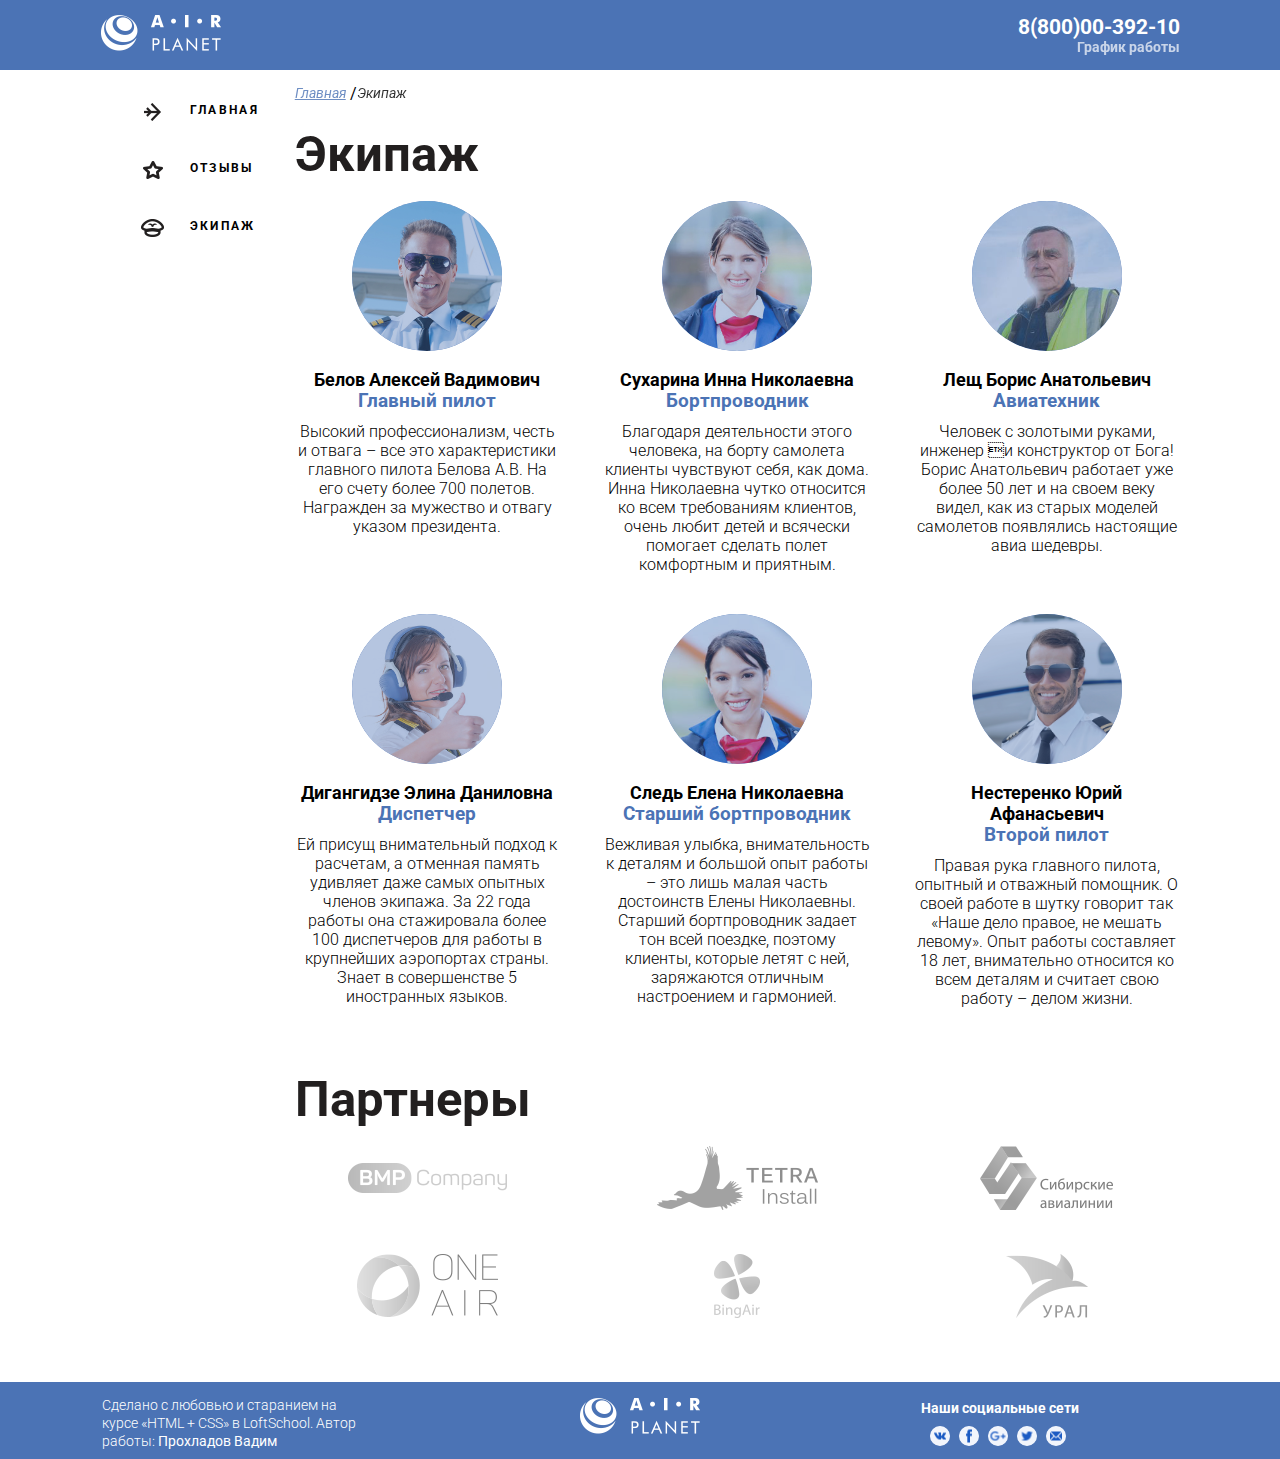
==== about.html @ 92e8c5e0 "add new page" ====
<!DOCTYPE html>
<html lang="en">
<head>
    <meta charset="UTF-8">
    <meta name="viewport" content="width=device-width, initial-scale=1.0">
    <meta http-equiv="X-UA-Compatible" content="ie=edge">
    <link href="https://fonts.googleapis.com/css?family=Roboto:300,400,700" rel="stylesheet"> 
    <link rel="stylesheet" href="style.css">
    <title>team page</title>
</head>
<body>
    <div class="wrapper">
        <header class="header">
            <div class="container header__container">
                <a href="#" class="logo">
                <img class ="logo__picture" src="./img/logo_header.png" alt="">
                </a>
                <div class="main-contacts">
                <a href="tel: +78000039210" class="main-contacts__phone"> 8(800)00-392-10</a>
                <div class = "main-contacts__text"> График работы </div>
               </div>
           </div>
        </header>
        <main class ="maincontent ">
            <div class="container maincontent__container">
            <aside class="sidebar">
                    <ul class="nav">
                        <li class="nav__item nav__item--active">
                            <a href="./index.html" class="nav__link">
                            <div class="nav__icon nav__icon--direction">
                            </div>
                            <div class="nav__title">
                                Главная
                            </div>
                        </a>
                        </li>
                        <li class="nav__item nav__item--active">
                            <a href="./feeds.html" class="nav__link">
                            <div class="nav__icon nav__icon--feed">
                            </div>
                            <div class= "nav__title">
                                 Отзывы
                                </div>
                        </a>  
                        </li>
                        <li class="nav__item nav__item--active">
                            <a href="#" class="nav__link">
                            <div class="nav__icon nav__icon--plain">
                            </div>
                            <div class="nav__title">
                                Экипаж
                            </div>
                        </a>
                            
                        </li>
                    </ul>
                </aside>
            <div class="page-content">
                <ul class="breadcrumbs">
                    <li class="breadcrumbs__item">
                      <a href="#" class="breadcrumbs__link">Главная</a>
                    </li>
                    <li class="breadcrumbs__item--active">
                      <a href="#" class="breadcrumbs__link">Экипаж</a>
                    </li>
                </ul>
                <h1 class="title"> Экипаж </h1>
                <div class = "team">
                        <ul class="team__list">
                                <li class="team__list-item">
                                    <div class="team__list-avatar">
                                            
                                        <img src="./img/alex.jpg" class="team__list-img" alt=""> 
                                        <div class="avatar__name"> Алексей
                                        </div>
                                   </div>
                                        
                                         <h3 class="team__list-name"> Белов Алексей Вадимович

                                         </h3>
                                         <h3 class="team__list-subtitle"> Главный пилот
                                         </h3>

                                        <div class="team__list-desc"> Высокий профессионализм, честь и отвага – все это характеристики главного пилота Белова А.В. На его счету более 700 полетов. Награжден за мужество и отвагу указом президента.
                                        </div>
                                </li>
                                <li class="team__list-item">
                                    <div class="team__list-avatar">
                                        <img src="./img/inna.jpg" class="team__list-img" alt=""> 
                                   </div>
                                        <div class="avatar__name">
                                        </div>

                                         <h3 class="team__list-name"> Сухарина Инна Николаевна
                                         </h3>
                                         <h3 class="team__list-subtitle"> Бортпроводник
                                         </h3>

                                        <div class="team__list-desc"> Благодаря деятельности этого человека, на борту самолета клиенты чувствуют себя, как дома. Инна Николаевна чутко относится ко всем требованиям клиентов, очень любит детей и всячески помогает сделать полет комфортным и приятным.
                                        </div>
                                </li>
                                <li class="team__list-item">
                                    <div class="team__list-avatar">
                                        <img src="./img/boris.jpg" class="team__list-img" alt=""> 
                                   </div>
                                        <div class="avatar__name">
                                        </div>

                                         <h3 class="team__list-name"> Лещ Борис Анатольевич

                                         </h3>
                                         <h3 class="team__list-subtitle"> Авиатехник
                                         </h3>

                                        <div class="team__list-desc">Человек с золотыми руками, инженер и конструктор от Бога! Борис Анатольевич работает уже более 50 лет и на своем веку видел, как из старых моделей самолетов появлялись настоящие авиа шедевры.
                                        </div>
                                </li>
                                <li class="team__list-item">
                                    <div class="team__list-avatar">
                                        <img src="./img/elina.jpg" class="team__list-img" alt=""> 
                                   </div>
                                        <div class="avatar__name">
                                        </div>

                                         <h3 class="team__list-name"> Дигангидзе Элина Даниловна
                                            

                                         </h3>
                                         <h3 class="team__list-subtitle">Диспетчер
                                         </h3>

                                        <div class="team__list-desc"> Ей присущ внимательный подход к расчетам, а отменная память удивляет даже самых опытных членов экипажа. За 22 года работы она стажировала более 100 диспетчеров для работы в крупнейших аэропортах страны.  Знает в совершенстве 5 иностранных языков.
                                        </div>
                                </li>
                                <li class="team__list-item">
                                    <div class="team__list-avatar">
                                        <img src="./img/elena.jpg" class="team__list-img" alt=""> 
                                   </div>
                                        <div class="avatar__name">
                                        </div>

                                         <h3 class="team__list-name"> Следь Елена Николаевна

                                         </h3>
                                         <h3 class="team__list-subtitle"> Старший бортпроводник
                                         </h3>

                                        <div class="team__list-desc"> Вежливая улыбка, внимательность к деталям и большой опыт работы – это лишь малая часть достоинств Елены Николаевны. Старший бортпроводник задает тон всей поездке, поэтому клиенты, которые летят с ней, заряжаются отличным настроением и гармонией.
                                        </div>
                                </li>
                                <li class="team__list-item">
                                    <div class="team__list-avatar">
                                        <img src="./img/yurij.jpg" class="team__list-img" alt=""> 
                                   </div>
                                        <div class="avatar__name">
                                        </div>

                                         <h3 class="team__list-name"> Нестеренко Юрий Афанасьевич

                                         </h3>
                                         <h3 class="team__list-subtitle"> Второй пилот
                                         </h3>

                                        <div class="team__list-desc"> Правая рука главного пилота, опытный и отважный помощник. О своей работе в шутку говорит так «Наше дело правое, не мешать левому». Опыт работы составляет 18 лет, внимательно относится ко всем деталям и считает свою работу – делом жизни. 
                                        </div>
                                </li>          
                        </ul>
                    </div>
                    <div class="partners">
                        <h1 class="title"> Партнеры </h1>
                        <ul class="partners__list">
                            <li class="partners__list-pics">
                                <div class="partners__list-img">
                                    <img src="./img/bmp.png" class="partners__symbol" alt="">
                               </div>
                           </li>
                           <li class="partners__list-pics">
                                <div class="partners__list-img">
                                    <img src="./img/tetra.png" class="partners__symbol" alt="">
                               </div>
                           </li>
                           <li class="partners__list-pics">
                                <div class="partners__list-img">
                                    <img src="./img/sibav.png" class="partners__symbol" alt="">
                               </div>
                           </li>
                           <li class="partners__list-pics">
                                <div class="partners__list-img">
                                    <img src="./img/oneair.png" class="partners__symbol" alt="">
                               </div>
                           </li>
                           <li class="partners__list-pics">
                                <div class="partners__list-img">
                                    <img src="./img/bingair.png" class="partners__symbol" alt="">
                               </div>
                           </li>
                           <li class="partners__list-pics">
                                <div class="partners__list-img">
                                    <img src="./img/ural.png" class="partners__symbol" alt="">
                               </div>
                           </li>
                        </ul> 
                </div>

                

            </div>
            </div>
        </div>
    </main>
        <footer class="footer">
            <div class="container footer__container">
            <div class="author">
                <p class="author__text">Сделано с любовью и старанием
                        на курсе «HTML + CSS» в LoftSchool.
                        Автор работы: <strong> Прохладов Вадим </strong> </p>
            </div>
            <div class="logo__footer">
            <a href="#" class="logo__footer-link">
            <img class ="logo__footer-pic" src="./img/logo_header.png" alt="">
            </a>
            </div>
            
            <div class="sosials">
                <p>Наши социальные сети</p>
                <ul class="sosials__list">
                    <li class="sosials__list-item">
                        <a href="#" class="sosials__link sosials__vk-link">
                            <img src="./img/vk1.png" class="sosials__icon sosials_vk-icon" alt="">
                        </a>
                    </li>
                    <li class="sosials__list-item">
                        <a href="#" class="sosials__link sosials__fb-link">
                            <img src="./img/fb1.png" class="sosials__icon sosials__fb-icon" alt="">
                        </a>
                    </li>
                    <li class="sosials__list-item">
                        <a href="#" class="sosials__link sosials__google-link">
                            <img src="./img/google1.png" class="sosials__icon sosials__google-icon" alt="">
                        </a>
                    </li>
                    <li class="sosials__list-item">
                        <a href="#" class="sosials__link sosials__twitt-link">
                            <img src="./img/twitter1.png" class="sosials__icon sosials__twitt-icon" alt="tweetter">
                        </a>
                    </li>
                    <li class=" sosials__list-item">
                        <a href="#" class="sosials__link sosials__tele-link">
                            <img src="./img/mail.png" class="sosials__icon sosials__tele-icon" alt="">
                        </a>
                    </li>
                </ul>
            </div>
        </div>
        </footer>
        
    </div>
</body>
</html>
---- style.css ----
body {
    margin: 0;
    font-family: "Roboto", Arial, Helvetica, sans-serif;
    line-height: 1,42;
    -webkit-font-smoothing: antialiased;
    -moz-osx-font-smoothing: grayscale;

}

ul {
    padding: 0;
    margin: 0;
}

ul li {
    list-style: none;
}

img {
    max-width: 100%;
    max-height: 100%;
}
.container {
    width: 1079px;
    margin: 0 auto;
}

.header {
    background: #4b73b5;
    color: #fff;
    margin-bottom: 13px;
}


.header__container {
    position: relative;
    display: flex;
    align-items: center;
    justify-content: space-between;
    padding-top: 15px;
    padding-bottom: 15px;
    
}
.logo {
   display: inline-block;
   
}

.main-contacts {
    
    text-align: right;
  }

.main-contacts__phone {
    font-size: 21px;
    font-weight: 700;
    color: inherit;
    text-decoration: none;

}
.main-contacts__text {
    font-size: 14px;
    font-weight: bold;
    opacity: .7;
    color: #fff

}

.page-content {
    width: 82%;
}

.sidebar {
    width: 15%;
}
.maincontent__container {
    display: flex;
    justify-content: space-between;

}




.preview {
    position: relative;
}


.nav__icon,
.nav__title {
    display: inline-block;
    vertical-align: middle;
   
}
.nav__icon {
	vertical-align: middle;
	padding-top: 40px;
	margin-right: 20px;
	
}


.nav__link {
    text-decoration: none;
}

.nav__link {
    font-size: 19px;
    text-decoration: none;
    display: inline-block;
    vertical-align: middle;
    transition: color 0.4s ease;
   
}

.nav__link:before {
  content: '';
  background-position: center center;
  display: inline-block;
  height: 20px;
  margin-right: 15px;
  vertical-align: middle;
  width: 20px;
  transition: background-image 0.4s ease;
}
.nav__icon {
    width: 24px;
    height: 18px;
    background: center center no-repeat;
}
 .nav__icon--direction {
     background-image: url('./img/main_icon.png');
 }

 .nav__icon--feed {
     background-image: url('./img/feed_icon.png');
 }
.nav__icon--plain {
    background-image: url('./img/team_icon.png');
}

.nav__link:hover .nav__icon--direction {
    background-image: url('./img/main_icon1.png');
}

.nav__link:hover .nav__icon--feed {
    background-image: url('./img/feed_icon1.png');
}

.nav__link:hover .nav__icon--plain {
    background-image: url('./img/team_icon1.png');
}

.nav__item--active .nav__icon--direction {
    background-image: url('./img/main_icon1.png');
  }
  
  .nav__item--active .nav__icon--feed {
    background-image: url('./img/feed_icon1.png');
  }
  
  .nav__item--active .nav__icon--plain {
    background-image: url('./img/team_icon1.png');
  }

.nav__link:hover .nav__title {
    color: #212121;
}

.nav__item--active .nav__title {
    color:black;
}

.nav__title {

color:  #4b73b5;
font-family: Roboto;
font-size: 12px;
font-weight: 700;
line-height: 54px;
text-transform: uppercase;
letter-spacing: 2.4px;
}

.nav__icon, .nav__title{
display: inline-block;
vertical-align: top;
}

.title {
color: #221f1f;
font-family: Roboto;
font-size: 49px;
font-weight: 700;
line-height: 38px;
margin-bottom: 27px;
}


.benefits__item {
    display: inline-block;  
}

.benefits__price {
    display: inline-block;
    vertical-align: middle;
    padding-top: 40px
    
}

.benefits__item {
    width: 250px;
    height: 456px;
    border-radius: 5px;
    border-radius: 5px;
    border: 1px solid#fff
}



.benefits__item {
width: 250px;
height: 456px;
color: #221f1f;
font-family: Roboto;
font-size: 18px;
font-weight: 300;
line-height: 30px;
text-align: center;
padding: 20px;
}

.benefits__subtitle-standart,
.benefits__subtitle-premium,
 .benefits__subtitle-lux {
    color: #212121;
    font-family: Roboto;
    font-size: 11px;
    font-weight: 700;
    line-height: 51.38px;
    text-transform: uppercase;
    letter-spacing: 2.88px;
    margin-bottom: 28px;   
}


.benefits__features {
color: #212121;
font-family: Roboto;
font-size: 54px;
font-weight: 400;
display: inline-block;
}

.benefits__pics {
	background: #4b73b5;
	width: 70px;
    height: 70px;
	overflow: hidden;
    border-radius: 50%;
	text-align: center;
	display: inline-block;
    vertical-align: middle;
    position: relative;
}

.benefits__img {
    position:absolute;
    top: 50%;
    left: 50%;
    transform: translate(-50%, -50%)
}

.benefits__item:hover {
	border-radius: 5px;
    border: 1px solid #e8e9ed;
}

.benefits__list {
	list-style-type: disc;
	list-style-position: inside;
	text-align: left;
}

.benefits__desc-items li {
	list-style-type: disc;
	list-style-position: inside;
	text-align: left
}

.benefits__lux-items li {
	list-style-type: disc;
	list-style-position: inside;
	text-align: left
}




.news__pics-avatar {
    width: 150px;
    height: 150px;
    overflow: hidden;
    border-radius: 50%;
    margin-right: 20px
}


.news__pics-avatar, .news__desc{
	display: inline-block;
}
.news__desc{
	width: 640px;
   height: 165px;
}



.news__pics, .news__items {
    display: inline-block;
}
.news__items {
    border-bottom: 1px solid #f5f5f5;
    padding-top: 20px
	
}

.news__items:last-child {
	border-bottom: none
}

.pagination {    
	width: 100%;    
	text-align: center;
}

.pagination__pages-item {
	display: inline-block;
}
.pagination__display {    
	display: inline-block;    
	vertical-align: middle;
}
.pagination__controlls {   
	display: inline-block;    
	vertical-align: middle;
}

.paginations__pages {    
	display: inline-block;    
	vertical-align: middle;
}

.pagination__link, 
.pagination__prev, 
.pagination__next {
	text-decoration: none
}
.pagination__link:hover {
	background: #4b73b5;
}
.pagination__link {
	padding: 5px;
	color: inherit;
	font-family: Roboto;
    font-size: 14px;
    font-weight: 700;
    
}

.pagination__display {
color: #656464;
font-family: Roboto;
font-size: 14px;
font-weight: 300;
line-height: 21px;
}

.pagination__prev, 
.pagination__next {
	color:#221f1f;
}

.pagination__prev, 
.pagination__next:hover {
	opacity: .3
}

 .footer {
    background: #4b73b5;
    color: #fff;
    width: 100%;
	text-align: center
}

.footer__container {
    position: relative;
    height: 77px;
    text-align: center
}

.author {

color: #ffffff;
font-family: Roboto;
font-size: 14px;
font-weight: 300;
line-height: 18px;
vertical-align: middle;
text-align: center;
width: 250px;

}

.author,
.logo__footer,
.sosials {
	width: 33%;
	display: inline-block;
}

.author__text {
	text-align: left;
    vertical-align: middle;
    width: 260px;
    margin-bottom: 0;
}

.logo__footer-pic {
	text-align: center;
	vertical-align: middle;
}

.sosials {
	text-align: center;
    vertical-align: middle;
	
}

.sosials p {
	font-size: 14px;
    font-weight: 700;
    margin-bottom: 10px;
}

.sosials__link {
    display: block;    
    position: relative;   
    width: 20px;   
    height: 20px;    
    background-color: rgba(255, 255, 255, .7);   
    transition: .3s;   
    border-radius: 50%;
}

.sosials__icon {
    position: absolute;
    top: 50%;
    left: 50%;
    transform: translate(-50%, -50%)
}

.sosials__list-item {
	background: #d2def3;
	width: 20px;
    height: 20px;
	overflow: hidden;
    border-radius: 50%;
	text-align: center;
	display: inline-block;
    vertical-align: middle;
    margin-right: 5px;
    position: relative;
		
}

.maincontent {
	margin-bottom: 20px;
}

.news__items {
    display: flex;
}

.news__pics {
    width: 30%;
}
.team__list-img {
    width: 150px;
    height: 150px;
    overflow: hidden;
    border-radius: 50%;
    margin-right: 20px;
    
    opacity: 0.6;
}
.team__list-avatar {
    background-color: #4b73b5; 
    width: 150px;
    height: 150px;
    overflow: hidden;
    border-radius: 50%;
}

.team__list {
    display: flex;
    justify-content: space-between;
    align-items: stretch;
    flex-wrap: wrap; 
}

.team__list-item {
    width: 30%;
    text-align: -webkit-center;
    margin-bottom: 40px;
}  

.partners__list {
    display: flex;
    justify-content: space-between;
    align-items: center;
    flex-wrap: wrap;
    box-sizing: border-box;
    
    
}

.partners__list-pics {
    width: 30%;
    padding-bottom: 40px;
    text-align: -webkit-center;
    
}

.partners__list-img {
    filter: grayscale(100%);
    opacity: .5
}
.partners__list-img:hover {
    filter: none;
    opacity: 1;
}

.feeds__pics {
    max-width: 150px;
    max-height: 150px;
    overflow: hidden;
    border-radius: 50%;
}

.feeds__pics, .feeds__desc {
    display: inline-block;
}

.feeds__items {
    border-bottom: 1px solid #f5f5f5;
    padding-top: 20px;
    display: inline-block;
}
.feeds__desc {
	width: 70%;
    vertical-align: top
}
.feeds__pics {
    margin-right: 20px;
}

.feeds__list{
    display: flex;
    flex-flow: column;
}

.breadcrumbs__item:after {
  content: "/";
  display: inline-block;
  vertical-align: middle;
}

.breadcrumbs__item:last-child:after {
  display: none;
}

.breadcrumbs__link {
  font-style: italic;
  font-size: 14px;
  opacity: .8;
  color: #4b73b5;
}

.breadcrumbs__block {
  width: 10px;
  height: 10px;
  background: black;
}

.breadcrumbs__item--active .breadcrumbs__link {
  color: #000;
  text-decoration: none;
}


.breadcrumbs__item--active .breadcrumbs__block {
  border-radius: 50%;
  background: #4b73b5;
}

.breadcrumbs {
  display: flex;
}

.team__list-name {
    font-family: Roboto - Bold;
    font-size: 18px;
    font-weight: 700;
    margin-bottom: 0;

}

.team__list-subtitle {
color: #4b73b5;
font-family: Roboto - Bold;
font-weight: 700;
margin: 0

}

.team__list-desc {
font-family: Roboto - Light;
font-weight: 300;
margin-top: 10px
}

.pattern {
    width: 1079px;
    background: green;
    height: 170px;
}
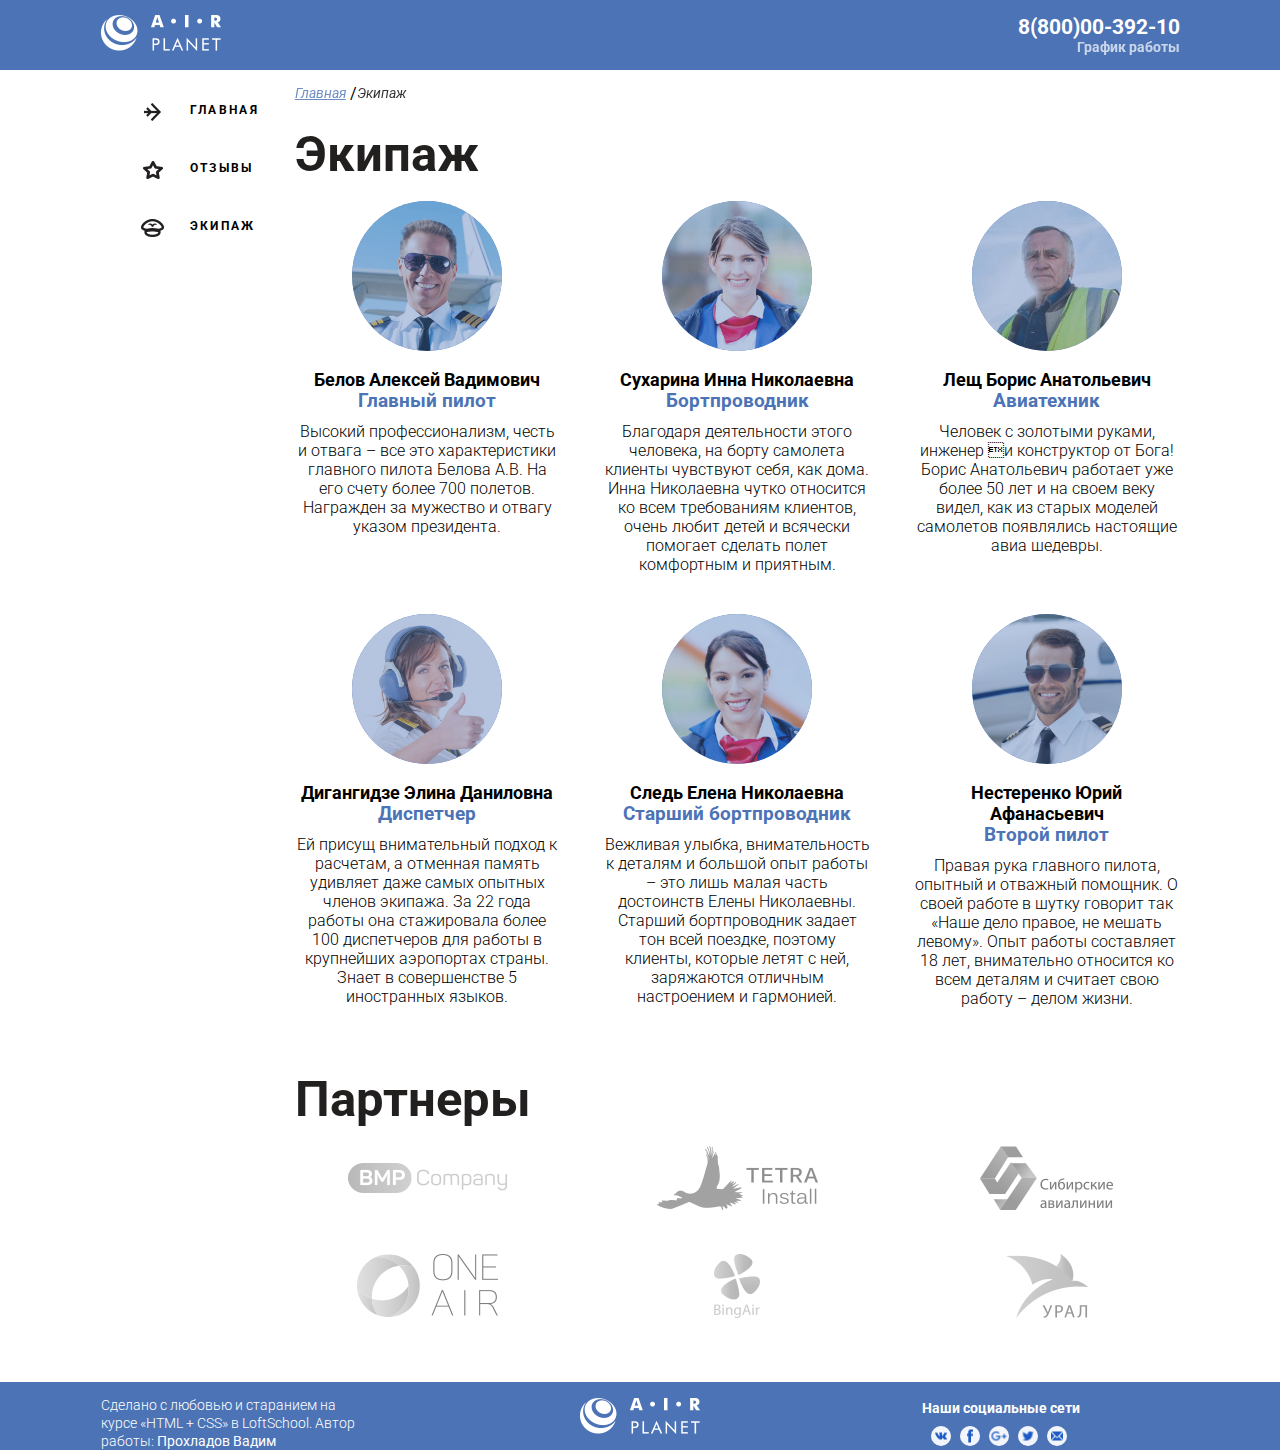
==== commit 43a8072e: "fail i navigation" ====
--- a/about.html
+++ b/about.html
@@ -58,7 +58,7 @@
             <div class="page-content">
                 <ul class="breadcrumbs">
                     <li class="breadcrumbs__item">
-                      <a href="#" class="breadcrumbs__link">Главная</a>
+                      <a href="./index.html" class="breadcrumbs__link">Главная</a>
                     </li>
                     <li class="breadcrumbs__item--active">
                       <a href="#" class="breadcrumbs__link">Экипаж</a>
--- a/style.css
+++ b/style.css
@@ -395,9 +395,9 @@
 }
 
 .footer__container {
-    position: relative;
-    height: 77px;
-    text-align: center
+    display: flex;
+    justify-content: space-between;
+    align-items: center;
 }
 
 .author {
@@ -631,10 +631,45 @@
 margin-top: 10px
 }
 
-.pattern {
-    width: 1079px;
-    background: green;
-    height: 170px;
-}
-  
-  +.form {
+    background: #f5f5f5;
+    padding: 50px 10%;
+    width: 65%;
+  }
+  
+  .form__title {
+    font-size: 49px;
+    font-weight: bold;
+    margin-bottom: 15px;
+  }
+  
+  .form__row {
+    margin-bottom: 15px;
+    display: flex;
+  }
+  
+  .form__block {
+    margin-right: 43px;
+    flex: 1;
+  }
+  
+  .form__block:last-child {
+    margin-right: 0;
+  }
+  
+  .form-field {
+    width: 100%;
+    background: #fff;
+    border: none;
+    font-size: 14px;
+    border-radius: 5px;
+    padding: 10px;
+  }
+  
+  .form-field::placeholder {
+    color: #ccc;
+  }
+  
+  .form__textarea {
+    resize: vertical;
+  }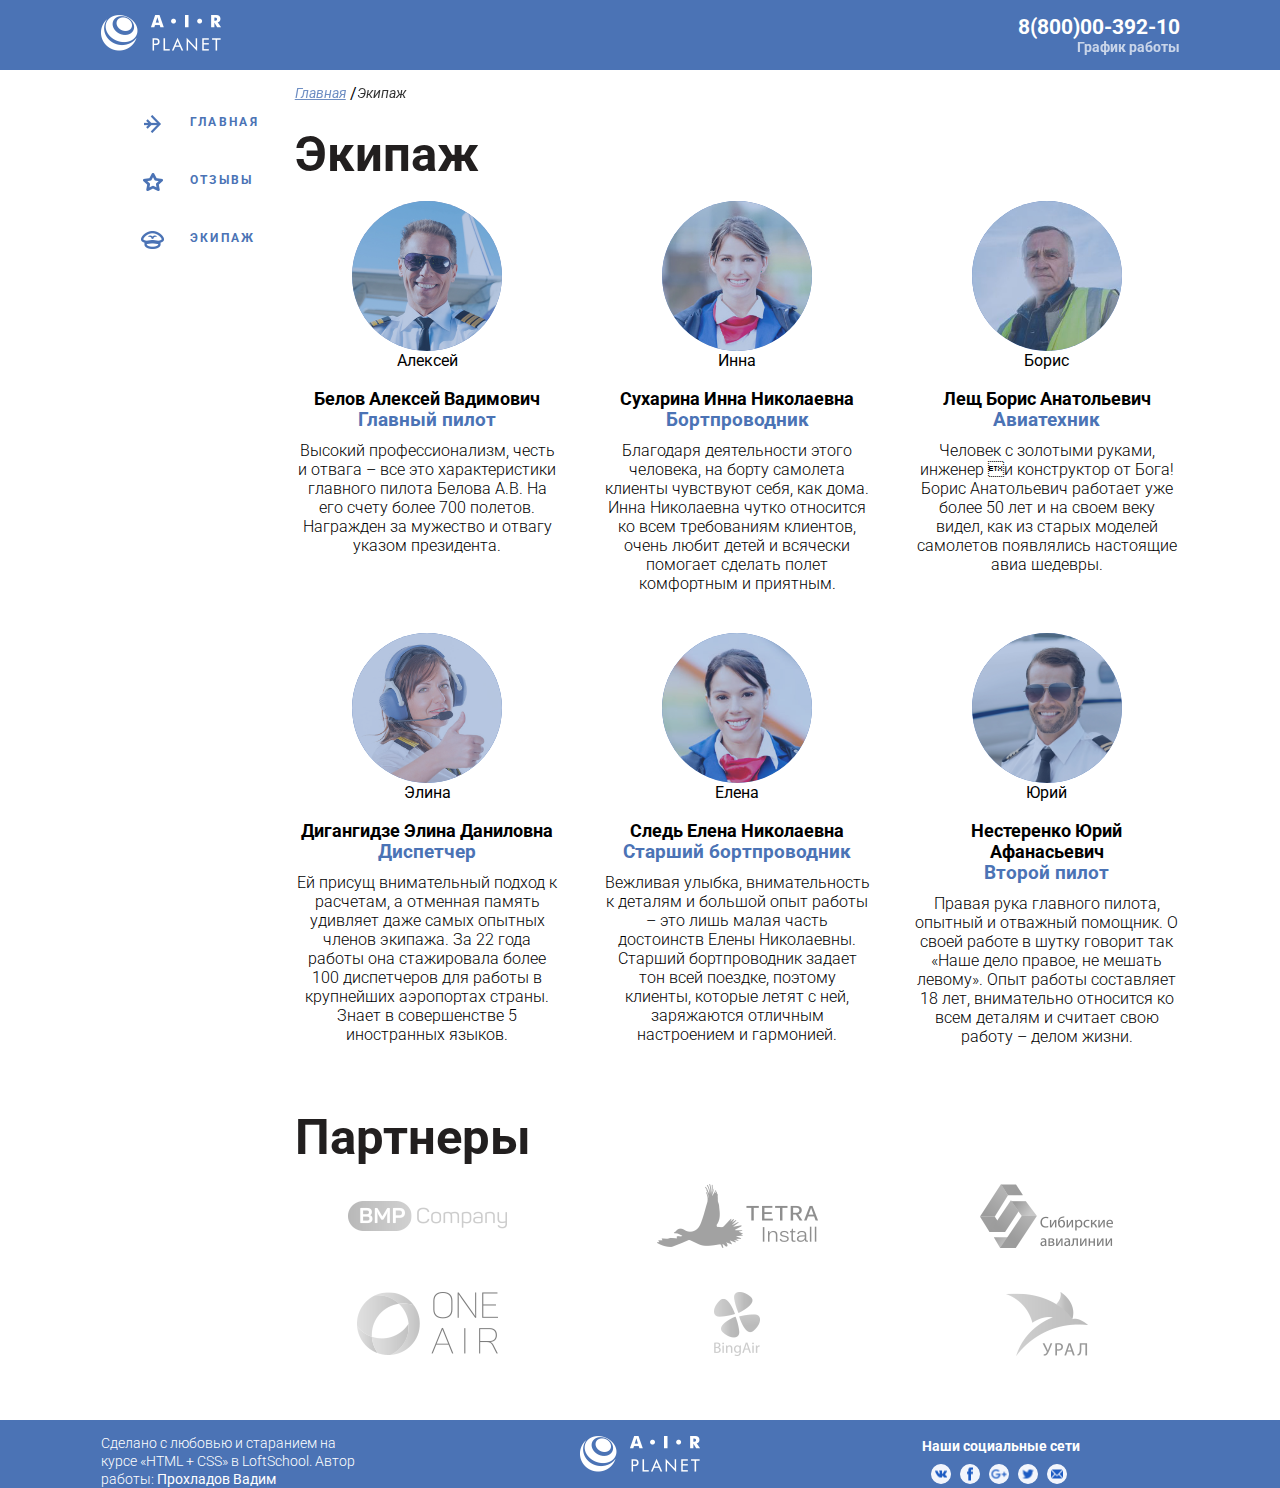
==== commit 98b48f3e: "absolut position" ====
--- a/about.html
+++ b/about.html
@@ -25,35 +25,35 @@
             <div class="container maincontent__container">
             <aside class="sidebar">
                     <ul class="nav">
-                        <li class="nav__item nav__item--active">
-                            <a href="./index.html" class="nav__link">
-                            <div class="nav__icon nav__icon--direction">
-                            </div>
-                            <div class="nav__title">
-                                Главная
-                            </div>
-                        </a>
-                        </li>
-                        <li class="nav__item nav__item--active">
-                            <a href="./feeds.html" class="nav__link">
-                            <div class="nav__icon nav__icon--feed">
-                            </div>
-                            <div class= "nav__title">
-                                 Отзывы
-                                </div>
-                        </a>  
-                        </li>
-                        <li class="nav__item nav__item--active">
-                            <a href="#" class="nav__link">
-                            <div class="nav__icon nav__icon--plain">
-                            </div>
-                            <div class="nav__title">
-                                Экипаж
-                            </div>
-                        </a>
-                            
-                        </li>
-                    </ul>
+                            <li class="nav__item">
+                                <a href="./index.html" class="nav__link">
+                                <div class="nav__icon nav__icon--direction">
+                                </div>
+                                <div class="nav__title">
+                                    Главная
+                                </div>
+                            </a>
+                            </li>
+                            <li class="nav__item">
+                                <a href="./feeds.html" class="nav__link">
+                                <div class="nav__icon nav__icon--feed">
+                                </div>
+                                <div class= "nav__title">
+                                     Отзывы
+                                    </div>
+                            </a>  
+                            </li>
+                            <li class="nav__item">
+                                <a href="./about.html" class="nav__link">
+                                <div class="nav__icon nav__icon--plain">
+                                </div>
+                                <div class="nav__title">
+                                    Экипаж
+                                </div>
+                            </a>
+                                
+                            </li>
+                        </ul>
                 </aside>
             <div class="page-content">
                 <ul class="breadcrumbs">
@@ -70,10 +70,11 @@
                                 <li class="team__list-item">
                                     <div class="team__list-avatar">
                                             
-                                        <img src="./img/alex.jpg" class="team__list-img" alt=""> 
-                                        <div class="avatar__name"> Алексей
-                                        </div>
-                                   </div>
+                                        <img src="./img/alex.jpg" class="team__list-img" alt="">
+                                    </div> 
+                                        <div class="avatar__name">Алексей
+                                        </div>
+                                   
                                         
                                          <h3 class="team__list-name"> Белов Алексей Вадимович
 
@@ -88,7 +89,7 @@
                                     <div class="team__list-avatar">
                                         <img src="./img/inna.jpg" class="team__list-img" alt=""> 
                                    </div>
-                                        <div class="avatar__name">
+                                        <div class="avatar__name"> Инна
                                         </div>
 
                                          <h3 class="team__list-name"> Сухарина Инна Николаевна
@@ -103,7 +104,7 @@
                                     <div class="team__list-avatar">
                                         <img src="./img/boris.jpg" class="team__list-img" alt=""> 
                                    </div>
-                                        <div class="avatar__name">
+                                        <div class="avatar__name"> Борис
                                         </div>
 
                                          <h3 class="team__list-name"> Лещ Борис Анатольевич
@@ -119,7 +120,7 @@
                                     <div class="team__list-avatar">
                                         <img src="./img/elina.jpg" class="team__list-img" alt=""> 
                                    </div>
-                                        <div class="avatar__name">
+                                        <div class="avatar__name"> Элина
                                         </div>
 
                                          <h3 class="team__list-name"> Дигангидзе Элина Даниловна
@@ -136,7 +137,7 @@
                                     <div class="team__list-avatar">
                                         <img src="./img/elena.jpg" class="team__list-img" alt=""> 
                                    </div>
-                                        <div class="avatar__name">
+                                        <div class="avatar__name"> Елена
                                         </div>
 
                                          <h3 class="team__list-name"> Следь Елена Николаевна
@@ -152,7 +153,7 @@
                                     <div class="team__list-avatar">
                                         <img src="./img/yurij.jpg" class="team__list-img" alt=""> 
                                    </div>
-                                        <div class="avatar__name">
+                                        <div class="avatar__name"> Юрий
                                         </div>
 
                                          <h3 class="team__list-name"> Нестеренко Юрий Афанасьевич
--- a/style.css
+++ b/style.css
@@ -41,13 +41,8 @@
     padding-bottom: 15px;
     
 }
-.logo {
-   display: inline-block;
-   
-}
 
 .main-contacts {
-    
     text-align: right;
   }
 
@@ -72,15 +67,13 @@
 
 .sidebar {
     width: 15%;
+    margin-top: 10px;
 }
 .maincontent__container {
     display: flex;
     justify-content: space-between;
 
 }
-
-
-
 
 .preview {
     position: relative;
@@ -108,7 +101,6 @@
 .nav__link {
     font-size: 19px;
     text-decoration: none;
-    display: inline-block;
     vertical-align: middle;
     transition: color 0.4s ease;
    
@@ -164,13 +156,11 @@
     background-image: url('./img/team_icon1.png');
   }
 
-.nav__link:hover .nav__title {
+  .nav__link:hover .nav__title {
     color: #212121;
 }
 
-.nav__item--active .nav__title {
-    color:black;
-}
+
 
 .nav__title {
 
@@ -486,6 +476,100 @@
 .news__pics {
     width: 30%;
 }
+
+.partners__list {
+    display: flex;
+    justify-content: space-between;
+    align-items: center;
+    flex-wrap: wrap;
+    box-sizing: border-box;
+    
+    
+}
+
+.partners__list-pics {
+    width: 30%;
+    padding-bottom: 40px;
+    text-align: -webkit-center;
+    
+}
+
+.partners__list-img {
+    filter: grayscale(100%);
+    opacity: .5
+}
+.partners__list-img:hover {
+    filter: none;
+    opacity: 1;
+}
+
+.feeds__pics {
+    max-width: 150px;
+    max-height: 150px;
+    overflow: hidden;
+    border-radius: 50%;
+}
+
+.feeds__pics, .feeds__desc {
+    display: inline-block;
+}
+
+.feeds__items {
+    border-bottom: 1px solid #f5f5f5;
+    padding-top: 20px;
+    display: inline-block;
+}
+.feeds__desc {
+	width: 70%;
+    vertical-align: top
+}
+.feeds__pics {
+    margin-right: 20px;
+}
+
+.feeds__list{
+    display: flex;
+    flex-flow: column;
+}
+
+.breadcrumbs__item:after {
+  content: "/";
+  display: inline-block;
+  vertical-align: middle;
+}
+
+.breadcrumbs__item:last-child:after {
+  display: none;
+}
+
+.breadcrumbs__link {
+  font-style: italic;
+  font-size: 14px;
+  opacity: .8;
+  color: #4b73b5;
+}
+
+.breadcrumbs__block {
+  width: 10px;
+  height: 10px;
+  background: black;
+}
+
+.breadcrumbs__item--active .breadcrumbs__link {
+  color: #000;
+  text-decoration: none;
+}
+
+
+.breadcrumbs__item--active .breadcrumbs__block {
+  border-radius: 50%;
+  background: #4b73b5;
+}
+
+.breadcrumbs {
+  display: flex;
+}
+
 .team__list-img {
     width: 150px;
     height: 150px;
@@ -495,6 +579,8 @@
     
     opacity: 0.6;
 }
+
+
 .team__list-avatar {
     background-color: #4b73b5; 
     width: 150px;
@@ -516,98 +602,6 @@
     margin-bottom: 40px;
 }  
 
-.partners__list {
-    display: flex;
-    justify-content: space-between;
-    align-items: center;
-    flex-wrap: wrap;
-    box-sizing: border-box;
-    
-    
-}
-
-.partners__list-pics {
-    width: 30%;
-    padding-bottom: 40px;
-    text-align: -webkit-center;
-    
-}
-
-.partners__list-img {
-    filter: grayscale(100%);
-    opacity: .5
-}
-.partners__list-img:hover {
-    filter: none;
-    opacity: 1;
-}
-
-.feeds__pics {
-    max-width: 150px;
-    max-height: 150px;
-    overflow: hidden;
-    border-radius: 50%;
-}
-
-.feeds__pics, .feeds__desc {
-    display: inline-block;
-}
-
-.feeds__items {
-    border-bottom: 1px solid #f5f5f5;
-    padding-top: 20px;
-    display: inline-block;
-}
-.feeds__desc {
-	width: 70%;
-    vertical-align: top
-}
-.feeds__pics {
-    margin-right: 20px;
-}
-
-.feeds__list{
-    display: flex;
-    flex-flow: column;
-}
-
-.breadcrumbs__item:after {
-  content: "/";
-  display: inline-block;
-  vertical-align: middle;
-}
-
-.breadcrumbs__item:last-child:after {
-  display: none;
-}
-
-.breadcrumbs__link {
-  font-style: italic;
-  font-size: 14px;
-  opacity: .8;
-  color: #4b73b5;
-}
-
-.breadcrumbs__block {
-  width: 10px;
-  height: 10px;
-  background: black;
-}
-
-.breadcrumbs__item--active .breadcrumbs__link {
-  color: #000;
-  text-decoration: none;
-}
-
-
-.breadcrumbs__item--active .breadcrumbs__block {
-  border-radius: 50%;
-  background: #4b73b5;
-}
-
-.breadcrumbs {
-  display: flex;
-}
 
 .team__list-name {
     font-family: Roboto - Bold;
@@ -672,4 +666,20 @@
   
   .form__textarea {
     resize: vertical;
-  }+  }
+
+  .pattern {
+      background: url(./img/slice.png) repeat;
+  } 
+
+.information {
+    color: #fff;
+    font-family: Roboto;
+    font-size: 18px;
+    font-weight: 300;
+    line-height: 30px;
+    text-align: center;
+    width: 82%;
+    padding: 47px;
+}
+
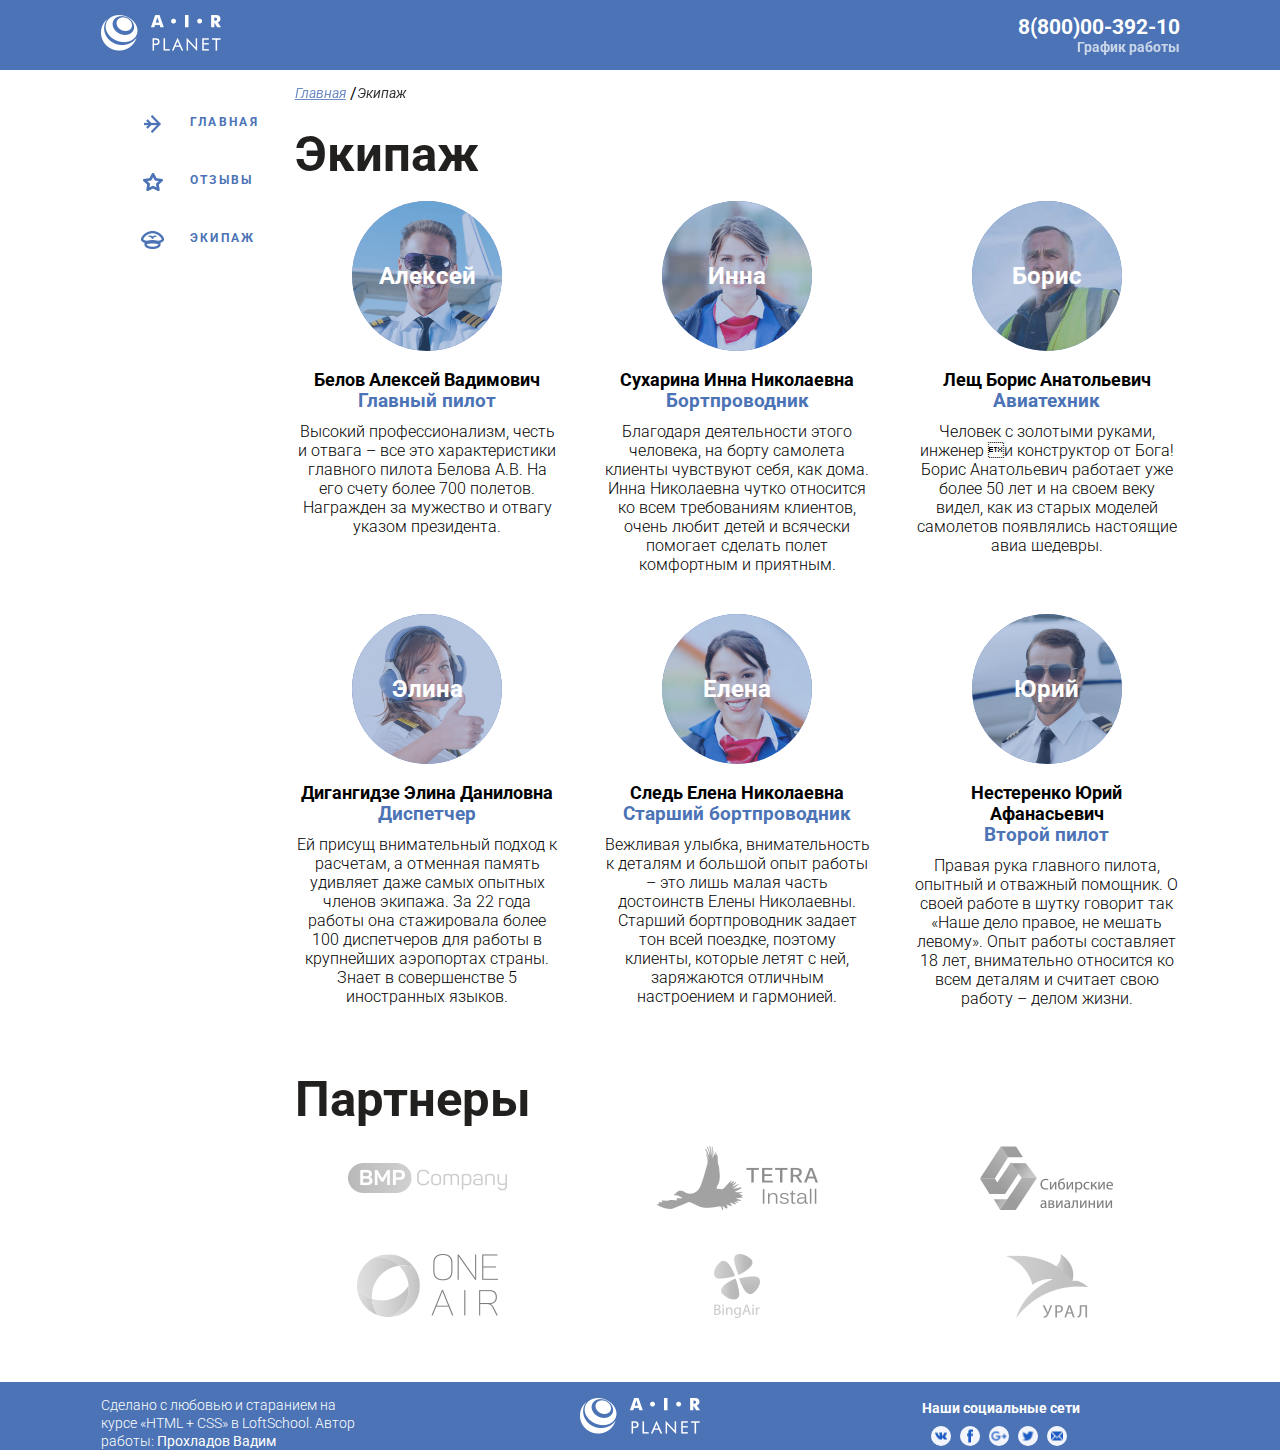
==== commit 7c6d5ba5: "field fail" ====
--- a/about.html
+++ b/about.html
@@ -71,9 +71,10 @@
                                     <div class="team__list-avatar">
                                             
                                         <img src="./img/alex.jpg" class="team__list-img" alt="">
+                                        <div class="avatar__name">Алексей
+                                            </div>
                                     </div> 
-                                        <div class="avatar__name">Алексей
-                                        </div>
+                                       
                                    
                                         
                                          <h3 class="team__list-name"> Белов Алексей Вадимович
@@ -88,10 +89,10 @@
                                 <li class="team__list-item">
                                     <div class="team__list-avatar">
                                         <img src="./img/inna.jpg" class="team__list-img" alt=""> 
-                                   </div>
                                         <div class="avatar__name"> Инна
-                                        </div>
-
+                                            </div>
+                                   </div>
+                                        
                                          <h3 class="team__list-name"> Сухарина Инна Николаевна
                                          </h3>
                                          <h3 class="team__list-subtitle"> Бортпроводник
@@ -103,9 +104,10 @@
                                 <li class="team__list-item">
                                     <div class="team__list-avatar">
                                         <img src="./img/boris.jpg" class="team__list-img" alt=""> 
-                                   </div>
                                         <div class="avatar__name"> Борис
-                                        </div>
+                                            </div>
+                                   </div>
+                                        
 
                                          <h3 class="team__list-name"> Лещ Борис Анатольевич
 
@@ -119,9 +121,10 @@
                                 <li class="team__list-item">
                                     <div class="team__list-avatar">
                                         <img src="./img/elina.jpg" class="team__list-img" alt=""> 
-                                   </div>
                                         <div class="avatar__name"> Элина
-                                        </div>
+                                            </div>
+                                   </div>
+                                        
 
                                          <h3 class="team__list-name"> Дигангидзе Элина Даниловна
                                             
@@ -136,9 +139,10 @@
                                 <li class="team__list-item">
                                     <div class="team__list-avatar">
                                         <img src="./img/elena.jpg" class="team__list-img" alt=""> 
-                                   </div>
                                         <div class="avatar__name"> Елена
-                                        </div>
+                                            </div>
+                                   </div>
+                                        
 
                                          <h3 class="team__list-name"> Следь Елена Николаевна
 
@@ -152,9 +156,10 @@
                                 <li class="team__list-item">
                                     <div class="team__list-avatar">
                                         <img src="./img/yurij.jpg" class="team__list-img" alt=""> 
-                                   </div>
                                         <div class="avatar__name"> Юрий
-                                        </div>
+                                            </div>
+                                   </div>
+                                        
 
                                          <h3 class="team__list-name"> Нестеренко Юрий Афанасьевич
 
@@ -171,34 +176,34 @@
                         <h1 class="title"> Партнеры </h1>
                         <ul class="partners__list">
                             <li class="partners__list-pics">
-                                <div class="partners__list-img">
+                                <a href="#" class="partners__list-img">
                                     <img src="./img/bmp.png" class="partners__symbol" alt="">
-                               </div>
-                           </li>
-                           <li class="partners__list-pics">
-                                <div class="partners__list-img">
+                                </a>
+                           </li>
+                           <li class="partners__list-pics">
+                                <a href="#" class="partners__list-img">
                                     <img src="./img/tetra.png" class="partners__symbol" alt="">
-                               </div>
-                           </li>
-                           <li class="partners__list-pics">
-                                <div class="partners__list-img">
+                                </a>
+                           </li>
+                           <li class="partners__list-pics">
+                                <a href="#" class="partners__list-img">
                                     <img src="./img/sibav.png" class="partners__symbol" alt="">
-                               </div>
-                           </li>
-                           <li class="partners__list-pics">
-                                <div class="partners__list-img">
+                                </a>
+                           </li>
+                           <li class="partners__list-pics">
+                                <a href="#" class="partners__list-img">
                                     <img src="./img/oneair.png" class="partners__symbol" alt="">
-                               </div>
-                           </li>
-                           <li class="partners__list-pics">
-                                <div class="partners__list-img">
+                                </a>
+                           </li>
+                           <li class="partners__list-pics">
+                                <a href="#" class="partners__list-img">
                                     <img src="./img/bingair.png" class="partners__symbol" alt="">
-                               </div>
-                           </li>
-                           <li class="partners__list-pics">
-                                <div class="partners__list-img">
+                                </a>
+                           </li>
+                           <li class="partners__list-pics">
+                                <a href="#" class="partners__list-img">
                                     <img src="./img/ural.png" class="partners__symbol" alt="">
-                               </div>
+                                </a>
                            </li>
                         </ul> 
                 </div>
--- a/style.css
+++ b/style.css
@@ -587,6 +587,7 @@
     height: 150px;
     overflow: hidden;
     border-radius: 50%;
+    position: relative;
 }
 
 .team__list {
@@ -623,6 +624,22 @@
 font-family: Roboto - Light;
 font-weight: 300;
 margin-top: 10px
+}
+
+.avatar__name {
+position:absolute;
+top: 50%;
+left: 50%;
+transform: translate(-50%, -50%);
+color: #ffffff;
+font-family: Roboto;
+font-size: 24px;
+font-weight: 700;
+line-height: 21px;
+}
+
+.feeds__form {
+    padding-bottom: 60px
 }
 
 .form {
@@ -683,3 +700,121 @@
     padding: 47px;
 }
 
+.form__button {
+width: 154px;
+height: 45px;
+background-color: #4b73b5;
+}
+
+.form__button {
+    border: none;
+    overflow: hidden;
+    border-radius: 3%;
+}
+
+
+.form__button-text:after {
+    content: '';
+    background-position: center center;
+    display: inline-block;
+    vertical-align: middle;
+    transition: background-image 0.4s ease; 
+
+}
+.form__button-text {
+    background-image: url(./img/fly.png);
+    background-repeat: no-repeat;
+    color: #ffffff;
+    font-family: Roboto;
+    font-size: 12px;
+    font-weight: 700;
+    text-transform: uppercase;
+}
+
+.input {
+    width: 40px;
+   
+}
+
+.input__base {
+    display: flex
+}
+.form__row {
+    display: flex;
+    justify-content: space-between;
+}
+
+.label {
+    float: right
+}
+
+.form__textarea {
+    resize: vertical;
+}
+
+.feeds__date {
+    color: #656464;
+    font-family: Roboto - Light;
+    font-size: 14px;
+}
+
+.feeds__caption {
+font-family: Roboto - Bold;
+font-weight: 700;
+line-height: 21px;
+}
+
+.feeds__desc-text {
+    font-family: Roboto - Light;
+font-weight: 300;
+line-height: 30px;
+}
+
+.application {
+font-family: Roboto - Bold;
+font-weight: 700;
+text-decoration: underline;
+color: #fff
+}
+
+.main__phone {
+font-family: Roboto - Bold;
+font-weight: 700;
+text-decoration: none;
+color: #fff;
+}
+
+.promo {
+    margin-bottom: 60px;
+}
+
+label {
+    cursor: pointer;
+}
+input[type=radio] {
+        display: none;
+    }
+.input__base label:before {
+    content: "";
+    display: inline-block;
+    width: 20px;
+    height: 20px;
+    margin-right: 10px;
+    left: 0;
+    bottom: 1px;
+    background-color: #fff;
+}
+
+.input__base label:before {
+border-radius: 8px;
+    }
+
+input[type=radio]:checked  {
+content: "&#8226";
+color: #f3f3f3;
+font-size: 30px;
+text-align: center;
+line-height: 18px;
+        }
+        
+    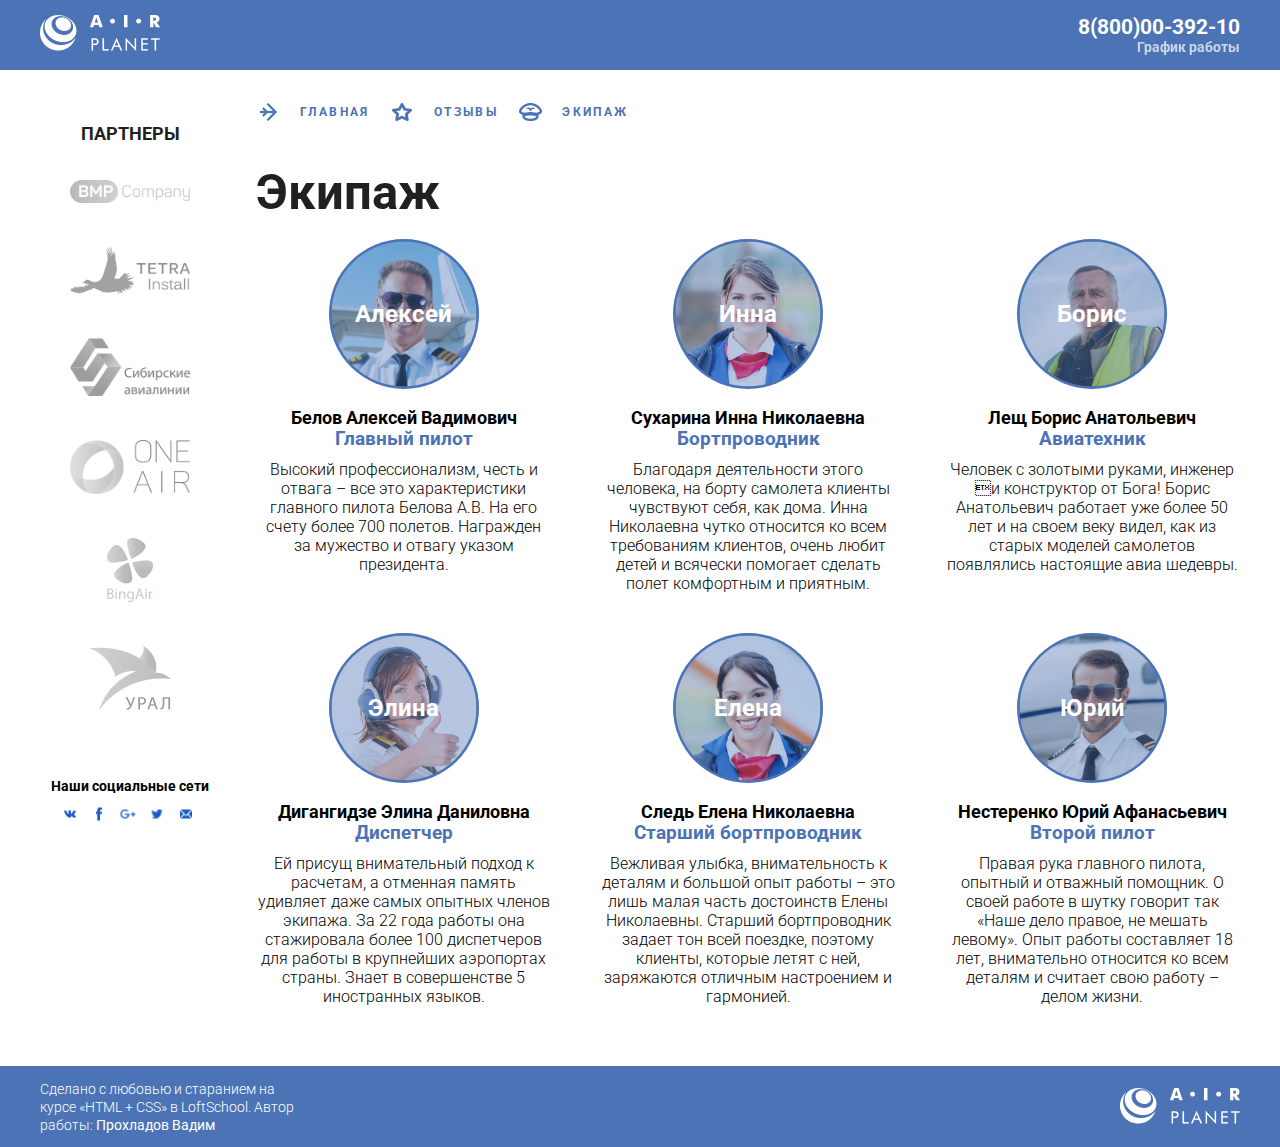
==== commit 89cdf52c: "new" ====
--- a/about.html
+++ b/about.html
@@ -24,46 +24,107 @@
         <main class ="maincontent ">
             <div class="container maincontent__container">
             <aside class="sidebar">
-                    <ul class="nav">
-                            <li class="nav__item">
-                                <a href="./index.html" class="nav__link">
-                                <div class="nav__icon nav__icon--direction">
-                                </div>
-                                <div class="nav__title">
-                                    Главная
-                                </div>
-                            </a>
-                            </li>
-                            <li class="nav__item">
-                                <a href="./feeds.html" class="nav__link">
-                                <div class="nav__icon nav__icon--feed">
-                                </div>
-                                <div class= "nav__title">
-                                     Отзывы
-                                    </div>
-                            </a>  
-                            </li>
-                            <li class="nav__item">
-                                <a href="./about.html" class="nav__link">
-                                <div class="nav__icon nav__icon--plain">
-                                </div>
-                                <div class="nav__title">
-                                    Экипаж
-                                </div>
-                            </a>
-                                
-                            </li>
-                        </ul>
+                    <div class="partners">
+                            <h1 class="title partners__title"> Партнеры </h1>
+                            <ul class="partners__list">
+                                <li class="partners__list-pics">
+                                    <a href="#" class="partners__list-img">
+                                        <img src="./img/bmp.png" class="partners__symbol" alt="">
+                                    </a>
+                               </li>
+                               <li class="partners__list-pics">
+                                    <a href="#" class="partners__list-img">
+                                        <img src="./img/tetra.png" class="partners__symbol" alt="">
+                                    </a>
+                               </li>
+                               <li class="partners__list-pics">
+                                    <a href="#" class="partners__list-img">
+                                        <img src="./img/sibav.png" class="partners__symbol" alt="">
+                                    </a>
+                               </li>
+                               <li class="partners__list-pics">
+                                    <a href="#" class="partners__list-img">
+                                        <img src="./img/oneair.png" class="partners__symbol" alt="">
+                                    </a>
+                               </li>
+                               <li class="partners__list-pics">
+                                    <a href="#" class="partners__list-img">
+                                        <img src="./img/bingair.png" class="partners__symbol" alt="">
+                                    </a>
+                               </li>
+                               <li class="partners__list-pics">
+                                    <a href="#" class="partners__list-img">
+                                        <img src="./img/ural.png" class="partners__symbol" alt="">
+                                    </a>
+                               </li>
+                            </ul> 
+                    </div>
+                    <div class="sosials sosials__new">
+                            <p>Наши социальные сети</p>
+                            <ul class="sosials__list">
+                                <li class="sosials__list-item">
+                                    <a href="#" class="sosials__link sosials__vk-link">
+                                        <img src="./img/vk1.png" class="sosials__icon sosials_vk-icon" alt="">
+                                    </a>
+                                </li>
+                                <li class="sosials__list-item">
+                                    <a href="#" class="sosials__link sosials__fb-link">
+                                        <img src="./img/fb1.png" class="sosials__icon sosials__fb-icon" alt="">
+                                    </a>
+                                </li>
+                                <li class="sosials__list-item">
+                                    <a href="#" class="sosials__link sosials__google-link">
+                                        <img src="./img/google1.png" class="sosials__icon sosials__google-icon" alt="">
+                                    </a>
+                                </li>
+                                <li class="sosials__list-item">
+                                    <a href="#" class="sosials__link sosials__twitt-link">
+                                        <img src="./img/twitter1.png" class="sosials__icon sosials__twitt-icon" alt="tweetter">
+                                    </a>
+                                </li>
+                                <li class=" sosials__list-item">
+                                    <a href="#" class="sosials__link sosials__tele-link">
+                                        <img src="./img/mail.png" class="sosials__icon sosials__tele-icon" alt="">
+                                    </a>
+                                </li>
+                            </ul>
+                        </div>
+                 
                 </aside>
             <div class="page-content">
-                <ul class="breadcrumbs">
-                    <li class="breadcrumbs__item">
-                      <a href="./index.html" class="breadcrumbs__link">Главная</a>
-                    </li>
-                    <li class="breadcrumbs__item--active">
-                      <a href="#" class="breadcrumbs__link">Экипаж</a>
-                    </li>
-                </ul>
+                    <nav class="nav__list nav--horizontal">
+                    <ul class="nav">
+                        <li class="nav__item">
+                                <a href="#" class="nav__link">
+                            <div class="nav__icon nav__icon--direction">   
+                            </div>
+                            <div class="nav__title">
+                                Главная
+                            </div>
+                        </a>
+                        </li>
+                        <li class="nav__item">
+                            <a href="./feeds.html" class="nav__link">
+                            <div class="nav__icon nav__icon--feed">
+                            </div>
+                            <div class= "nav__title">
+                                 Отзывы
+                                </div>
+                        </a>  
+                        </li>
+                        <li class="nav__item">
+                            <a href="./about.html" class="nav__link">
+                            <div class="nav__icon nav__icon--plain">
+                            </div>
+                            <div class="nav__title">
+                                Экипаж
+                            </div>
+                        </a>
+                            
+                        </li>
+                    </ul>
+                </nav>
+        
                 <h1 class="title"> Экипаж </h1>
                 <div class = "team">
                         <ul class="team__list">
@@ -172,41 +233,7 @@
                                 </li>          
                         </ul>
                     </div>
-                    <div class="partners">
-                        <h1 class="title"> Партнеры </h1>
-                        <ul class="partners__list">
-                            <li class="partners__list-pics">
-                                <a href="#" class="partners__list-img">
-                                    <img src="./img/bmp.png" class="partners__symbol" alt="">
-                                </a>
-                           </li>
-                           <li class="partners__list-pics">
-                                <a href="#" class="partners__list-img">
-                                    <img src="./img/tetra.png" class="partners__symbol" alt="">
-                                </a>
-                           </li>
-                           <li class="partners__list-pics">
-                                <a href="#" class="partners__list-img">
-                                    <img src="./img/sibav.png" class="partners__symbol" alt="">
-                                </a>
-                           </li>
-                           <li class="partners__list-pics">
-                                <a href="#" class="partners__list-img">
-                                    <img src="./img/oneair.png" class="partners__symbol" alt="">
-                                </a>
-                           </li>
-                           <li class="partners__list-pics">
-                                <a href="#" class="partners__list-img">
-                                    <img src="./img/bingair.png" class="partners__symbol" alt="">
-                                </a>
-                           </li>
-                           <li class="partners__list-pics">
-                                <a href="#" class="partners__list-img">
-                                    <img src="./img/ural.png" class="partners__symbol" alt="">
-                                </a>
-                           </li>
-                        </ul> 
-                </div>
+               
 
                 
 
@@ -227,36 +254,7 @@
             </a>
             </div>
             
-            <div class="sosials">
-                <p>Наши социальные сети</p>
-                <ul class="sosials__list">
-                    <li class="sosials__list-item">
-                        <a href="#" class="sosials__link sosials__vk-link">
-                            <img src="./img/vk1.png" class="sosials__icon sosials_vk-icon" alt="">
-                        </a>
-                    </li>
-                    <li class="sosials__list-item">
-                        <a href="#" class="sosials__link sosials__fb-link">
-                            <img src="./img/fb1.png" class="sosials__icon sosials__fb-icon" alt="">
-                        </a>
-                    </li>
-                    <li class="sosials__list-item">
-                        <a href="#" class="sosials__link sosials__google-link">
-                            <img src="./img/google1.png" class="sosials__icon sosials__google-icon" alt="">
-                        </a>
-                    </li>
-                    <li class="sosials__list-item">
-                        <a href="#" class="sosials__link sosials__twitt-link">
-                            <img src="./img/twitter1.png" class="sosials__icon sosials__twitt-icon" alt="tweetter">
-                        </a>
-                    </li>
-                    <li class=" sosials__list-item">
-                        <a href="#" class="sosials__link sosials__tele-link">
-                            <img src="./img/mail.png" class="sosials__icon sosials__tele-icon" alt="">
-                        </a>
-                    </li>
-                </ul>
-            </div>
+  
         </div>
         </footer>
         
--- a/style.css
+++ b/style.css
@@ -21,7 +21,7 @@
     max-height: 100%;
 }
 .container {
-    width: 1079px;
+    width: 1200px;
     margin: 0 auto;
 }
 
@@ -83,7 +83,7 @@
 .nav__icon,
 .nav__title {
     display: inline-block;
-    vertical-align: middle;
+  
    
 }
 .nav__icon {
@@ -103,6 +103,9 @@
     text-decoration: none;
     vertical-align: middle;
     transition: color 0.4s ease;
+    display: flex;
+    align-items: center;
+    margin-right: 20px;
    
 }
 
@@ -110,12 +113,28 @@
   content: '';
   background-position: center center;
   display: inline-block;
-  height: 20px;
-  margin-right: 15px;
   vertical-align: middle;
-  width: 20px;
   transition: background-image 0.4s ease;
 }
+.nav--horizontal {
+    margin-bottom: 10px;
+}
+.nav--horizontal, .nav {
+    display: -ms-flexbox;
+    display: flex;
+    -ms-flex-align: center;
+    align-items: center;
+    -ms-flex-pack: justify;
+    justify-content: space-between;
+    padding-right: 40%;
+}
+
+.nav--horizontal, .nav__item {
+    margin-bottom: 0;
+}
+
+
+
 .nav__icon {
     width: 24px;
     height: 18px;
@@ -175,7 +194,6 @@
 
 .nav__icon, .nav__title{
 display: inline-block;
-vertical-align: top;
 }
 
 .title {
@@ -185,6 +203,21 @@
 font-weight: 700;
 line-height: 38px;
 margin-bottom: 27px;
+}
+
+.benefit {
+    text-align: center;
+    border: 1px solid #e8e9ed;
+}
+
+.tariff__top {
+  
+color: #221f1f;
+font-family: Roboto;
+font-size: 18px;
+font-weight: 700;
+line-height: 21px;
+text-transform: uppercase;
 }
 
 
@@ -285,8 +318,26 @@
 	text-align: left
 }
 
-
-
+.news__horizontal {
+display: flex;
+flex-wrap: wrap;
+align-items: baseline
+}
+
+.news__items {
+    width: calc(100% / 3 - 35px);
+
+}
+
+.news {
+    margin-bottom: 65px;
+}
+.news__items {
+    align-items: center;
+}
+.news__pics {
+    text-align: center;
+}
 
 .news__pics-avatar {
     width: 150px;
@@ -302,27 +353,43 @@
 }
 .news__desc{
 	width: 640px;
-   height: 165px;
-}
-
-
-
-.news__pics, .news__items {
+}
+
+
+
+ .news__items {
     display: inline-block;
 }
 .news__items {
-    border-bottom: 1px solid #f5f5f5;
+    
     padding-top: 20px
 	
 }
 
 .news__items:last-child {
-	border-bottom: none
-}
-
+	margin-right: 0;
+}
+
+.news__date {
+    color: #656464;
+    font-family: Light;
+    font-weight: 300;
+}
+
+.news__caption {
+    font-family:  Bold;
+    font-size: 18px;
+    font-weight: 700
+}
+
+.news__desc-text {
+    font-family: Light;
+font-weight: 300;
+}
 .pagination {    
 	width: 100%;    
-	text-align: center;
+    text-align: center;
+    margin-bottom: 62px;
 }
 
 .pagination__pages-item {
@@ -330,16 +397,15 @@
 }
 .pagination__display {    
 	display: inline-block;    
-	vertical-align: middle;
+    vertical-align: middle;
+    margin-right: 20px;
 }
 .pagination__controlls {   
 	display: inline-block;    
-	vertical-align: middle;
 }
 
 .paginations__pages {    
 	display: inline-block;    
-	vertical-align: middle;
 }
 
 .pagination__link, 
@@ -369,7 +435,8 @@
 
 .pagination__prev, 
 .pagination__next {
-	color:#221f1f;
+    color:#221f1f;
+    vertical-align: middle;
 }
 
 .pagination__prev, 
@@ -400,14 +467,22 @@
 vertical-align: middle;
 text-align: center;
 width: 250px;
+margin-bottom: 13px;
 
 }
 
 .author,
-.logo__footer,
-.sosials {
-	width: 33%;
+.logo__footer {
+	width: 50%;
 	display: inline-block;
+}
+
+.logo__footer {
+    text-align: right;
+}
+
+.author {
+    text-align: left;
 }
 
 .author__text {
@@ -418,13 +493,20 @@
 }
 
 .logo__footer-pic {
-	text-align: center;
-	vertical-align: middle;
-}
-
+	text-align: right;
+    vertical-align: middle;
+}
+
+.sosials__new {	
+    text-align: center;
+    vertical-align: middle;
+    margin-bottom: 13px;
+
+}
 .sosials {
 	text-align: center;
     vertical-align: middle;
+    margin-bottom: 13px;
 	
 }
 
@@ -439,7 +521,7 @@
     position: relative;   
     width: 20px;   
     height: 20px;    
-    background-color: rgba(255, 255, 255, .7);   
+    background-color: white;   
     transition: .3s;   
     border-radius: 50%;
 }
@@ -452,7 +534,6 @@
 }
 
 .sosials__list-item {
-	background: #d2def3;
 	width: 20px;
     height: 20px;
 	overflow: hidden;
@@ -471,10 +552,7 @@
 
 .news__items {
     display: flex;
-}
-
-.news__pics {
-    width: 30%;
+    margin-right: 20px;
 }
 
 .partners__list {
@@ -483,14 +561,15 @@
     align-items: center;
     flex-wrap: wrap;
     box-sizing: border-box;
+    flex-direction: column;
     
     
 }
 
 .partners__list-pics {
-    width: 30%;
     padding-bottom: 40px;
     text-align: -webkit-center;
+   
     
 }
 
@@ -519,6 +598,10 @@
     padding-top: 20px;
     display: inline-block;
 }
+
+.feeds__items:last-child {
+    border-bottom: none;
+}
 .feeds__desc {
 	width: 70%;
     vertical-align: top
@@ -530,6 +613,7 @@
 .feeds__list{
     display: flex;
     flex-flow: column;
+    margin-bottom: 74px;
 }
 
 .breadcrumbs__item:after {
@@ -571,13 +655,15 @@
 }
 
 .team__list-img {
-    width: 150px;
-    height: 150px;
+    width: 145px;
+    height: 145px;
     overflow: hidden;
     border-radius: 50%;
-    margin-right: 20px;
-    
     opacity: 0.6;
+    position: absolute;
+    transform: translate(-50%, -50%);
+    top: 50%;
+    left: 50%;
 }
 
 
@@ -687,18 +773,12 @@
 
   .pattern {
       background: url(./img/slice.png) repeat;
+      display: flex;
+      vertical-align: middle;
+      justify-content: center;
   } 
 
-.information {
-    color: #fff;
-    font-family: Roboto;
-    font-size: 18px;
-    font-weight: 300;
-    line-height: 30px;
-    text-align: center;
-    width: 82%;
-    padding: 47px;
-}
+
 
 .form__button {
 width: 154px;
@@ -714,21 +794,37 @@
 
 
 .form__button-text:after {
-    content: '';
+    content: "";
+    display: inline-block;
+    width: 20px;
+    height: 20px;
+    background: url(./img/fly.png);
     background-position: center center;
-    display: inline-block;
-    vertical-align: middle;
-    transition: background-image 0.4s ease; 
-
-}
+    background-repeat: no-repeat;
+    margin-left: 10px;
+    vertical-align: middle;
+    
+}
+
 .form__button-text {
-    background-image: url(./img/fly.png);
-    background-repeat: no-repeat;
-    color: #ffffff;
+    color: #fff;
     font-family: Roboto;
     font-size: 12px;
     font-weight: 700;
     text-transform: uppercase;
+    vertical-align: middle;
+}
+
+.form__button-text{
+    color: #fff;
+    font-family: Roboto;
+    font-size: 12px;
+    font-weight: 700;
+    direction: flex;
+    justify-content: center;
+    align-items: center;
+    text-transform: uppercase;
+  
 }
 
 .input {
@@ -742,11 +838,10 @@
 .form__row {
     display: flex;
     justify-content: space-between;
-}
-
-.label {
-    float: right
-}
+    align-items: center;
+}
+
+
 
 .form__textarea {
     resize: vertical;
@@ -788,33 +883,227 @@
     margin-bottom: 60px;
 }
 
-label {
+label[class=radio__yes] {
     cursor: pointer;
-}
+    display: flex;
+    align-items: center;
+    margin-right: 40px;
+}
+label[class=radio__no] {
+    cursor: pointer;
+    display: flex;
+    align-items: center;
+}
+
 input[type=radio] {
         display: none;
+        
     }
-.input__base label:before {
+
+
+.input__text{
+    display: inline-block;
+    margin-left: 5px;
+    
+}
+.radio {
+    margin-right: 40px;
+}
+
+.form__button {
+    vertical-align: middle
+}
+
+.form__buttons, .form__block-title {
+color: #221f1f;
+font-family: Roboto;
+font-size: 14px;
+font-weight: 300;
+}
+
+
+
+.radio__check-yes {
+    width: 20px;
+    height: 20px;
+    border-radius: 50%;
+    border: 1px solid #c9c9c9;
+    position: relative;
+    margin-right: 10px;
+}
+
+.input__yes:checked + .radio__check-yes::before {   
+    content: "";   
+    width: 4px; 
+    height: 4px; 
+    background-color: #4b73b5; 
+    border-radius: 50%;
+    border: 3px solid #4b73b5; 
+    display: block;         
+    position: absolute; 
+    transform: translate(-50%, -50%); 
+    top: 50%; 
+    left: 50%;
+}
+
+.input__yes:checked + .radio__check-yes {
+    border-color: #4b73b5;
+}
+
+.input__yes:checked ~ div.input__text-yes {
+    color: #1c5bc3;
+}
+
+
+
+.radio__check-no {
+    width: 20px;
+    height: 20px;
+    border-radius: 50%;
+    border: 1px solid #c9c9c9;
+    position: relative;
+    margin-right: 10px;
+}
+
+
+.information {
+    vertical-align: middle;
+    font-family: Light;
+    font-weight: 300;
+    color: #fff;
+    font-family: Roboto;
+    line-height: 30px;
+    text-align: center;
+    font-size: 18px;
+}
+
+
+
+.input__no:checked + .radio__check-no::before {   
+    content: "";   
+    width: 4px; 
+    height: 4px; 
+    background-color: #4b73b5; 
+    border-radius: 50%;
+    border: 3px solid #4b73b5; 
+    display: block;  
+    position: absolute; 
+    transform: translate(-50%, -50%); 
+    top: 50%; 
+    left: 50%;
+}  
+
+.input__no:checked + .radio__check-no {
+    border-color: #4b73b5;
+}
+
+
+.input__no:checked ~ div.input__text-no {
+    color: #1c5bc3;
+}
+
+.welcome {
+    position: absolute;
+    top: 0;
+    left: 0;
+    width: 100%;
+    height: 100%;
+    display: flex;
+    align-items: center;
+    justify-content: center;
+    background: url(./img/welcome-pic.jpg) center center / cover no-repeat;
+}
+
+body, html {
+    height: 100%;
+} 
+
+.welcome__center-block {
+    display: flex;
+    flex-direction: column;
+    animation: fly 1s 1s infinite cubic-bezier(.46,1.29,1,.83);
+
+}
+.welcome__enter-btn {
+    display: block;
+    color: #1c5bc3;
+    border:  1px solid currentColor;
+    text-decoration: none;
+    padding: 16px 20px;
+    text-transform: uppercase;
+    font-size: 12px;
+    border-radius: 4%;
+    font-family: Roboto;
+    font-weight: 700;
+    letter-spacing: 2.4px;
+}
+
+.welcome__logo {
+    margin-bottom: 40px;
+    display: flex;
+    justify-content: center;
+}
+
+.welcome__enter-btn:after {
     content: "";
     display: inline-block;
     width: 20px;
     height: 20px;
-    margin-right: 10px;
-    left: 0;
-    bottom: 1px;
-    background-color: #fff;
-}
-
-.input__base label:before {
-border-radius: 8px;
-    }
-
-input[type=radio]:checked  {
-content: "&#8226";
-color: #f3f3f3;
-font-size: 30px;
-text-align: center;
-line-height: 18px;
-        }
-        
-    +    background: url(./img/index__icon.png);
+    background-repeat: no-repeat;
+    margin-left: 10px;
+    vertical-align: middle;
+}
+
+.welcome__enter-btn:hover::after   {
+    background: url(./img/fly.png); 
+    background-repeat: no-repeat; 
+}
+
+.welcome__enter-btn:hover {
+    background: #1c5bc3;
+    color: #fff;
+}
+
+
+
+
+
+@keyframes fly {
+0% {
+    transform: translateY(0);
+    opacity: 0;
+}
+30% {
+    transform: translateY(-30px);
+    opacity: 1;
+
+}
+40% {
+    transform: translateY(0);
+
+}
+
+70% {
+    transform: translateY(-15px);
+  
+}
+80% {
+    transform: translateY(0)
+}
+
+}
+
+.partners__title {
+
+color: #221f1f;
+font-family: Roboto;
+font-size: 18px;
+font-weight: 700;
+line-height: 38px;
+text-transform: uppercase;
+text-align: -webkit-center;
+}
+.partners {
+    padding: 10px 30px;
+}
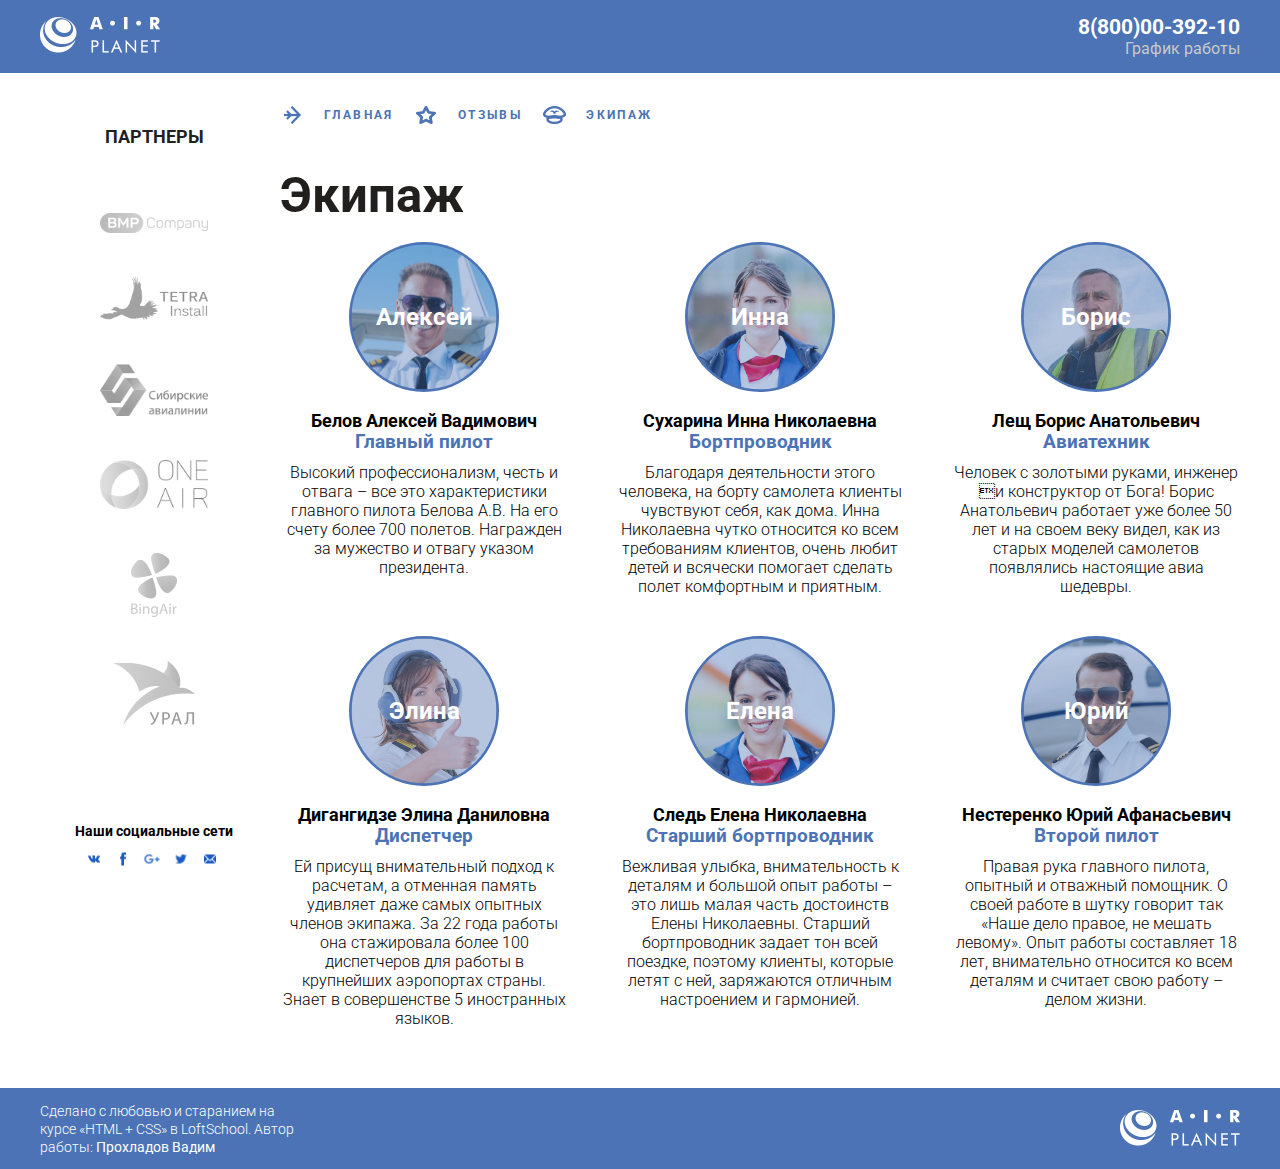
==== commit 1e451591: "fixed" ====
--- a/about.html
+++ b/about.html
@@ -16,9 +16,15 @@
                 <img class ="logo__picture" src="./img/logo_header.png" alt="">
                 </a>
                 <div class="main-contacts">
-                <a href="tel: +78000039210" class="main-contacts__phone"> 8(800)00-392-10</a>
-                <div class = "main-contacts__text"> График работы </div>
-               </div>
+                        <div class="contacts"> <a href="tel: +78000039210" class="main-contacts__phone"> 8(800)00-392-10</a>
+                         <div class="contacts__times"> <a href="#" class="contacts__times-trigger"> График работы</a>
+                            <div class="contacts__dropdown">
+                                <div class="contacts__days"> пн-вс 09:00-20:00.</div>
+                                <div class="contacts__worktimes"> обед 14:00-14:30  </div>
+                            </div>
+                         </div>
+                     </div>
+                    </div>
            </div>
         </header>
         <main class ="maincontent ">
@@ -95,7 +101,7 @@
                     <nav class="nav__list nav--horizontal">
                     <ul class="nav">
                         <li class="nav__item">
-                                <a href="#" class="nav__link">
+                                <a href="./main.html" class="nav__link">
                             <div class="nav__icon nav__icon--direction">   
                             </div>
                             <div class="nav__title">
--- a/style.css
+++ b/style.css
@@ -61,18 +61,101 @@
 
 }
 
+.contacts__days {
+    color: #1c5bc3;
+    font-family: Bold;
+    font-weight: 700;
+    font-size: 14px;
+}
+
+.contacts__worktimes {
+    color: #000;
+    font-size: 14px;
+    font-family: Light;
+    font-weight: 300;
+    
+
+}
+.contacts__times-trigger {
+    text-decoration: none;
+    color: #c9c9c9;
+}
+
+.cotacts__times {
+    position: relative;
+    display: inline-block;
+
+}
+
+.contacts__times:hover .contacts__times-trigger {
+    color: white;
+    opacity: 1;
+}
+
+.contacts__times:hover .contacts__dropdown {
+    right: 0;
+    opacity: 1;
+    margin-top: 5px;
+}
+
+.contacts__dropdown {
+    position: absolute;
+    background: #fff;
+    border: 1px solid;
+    padding: 10px;
+    top: 100%;
+    opacity: 0;
+    transition: opacity .4s;
+    right: -9999px;
+    box-shadow: 0 0 10px rgba(23, 59, 117, 0.55);
+    border-radius: 5px 0 5px 5px;
+    
+}
+
+.contacts__dropdown:before {
+    content: "";
+    border: 11px solid transparent;
+    border-top-width: 0px;
+    border-bottom-color: #fff;
+    border-top-color: #fff;
+    top: -21%;
+    height: 0;
+    width: 0;
+    position: absolute;
+    right: 10%;
+}
+
+
+
 .page-content {
-    width: 82%;
+    width: 80%;
 }
 
 .sidebar {
-    width: 15%;
+    width: 19%;
     margin-top: 10px;
 }
 .maincontent__container {
     display: flex;
     justify-content: space-between;
 
+}
+
+.benefits__standart-desc {
+    color: #221f1f;
+    font-family: Roboto;
+    font-size: 18px;
+    font-weight: 300;
+    line-height: 30px;
+}
+
+.benefits__standart-items {
+    color: #221f1f;
+    font-family: Roboto;
+    font-size: 18px;
+    font-weight: 300;
+    line-height: 30px;
+    display: inline-block;
 }
 
 .preview {
@@ -772,7 +855,7 @@
   }
 
   .pattern {
-      background: url(./img/slice.png) repeat;
+      background: url(./img/pattern.png) center center #4b73b5;
       display: flex;
       vertical-align: middle;
       justify-content: center;
@@ -799,11 +882,22 @@
     width: 20px;
     height: 20px;
     background: url(./img/fly.png);
-    background-position: center center;
     background-repeat: no-repeat;
     margin-left: 10px;
-    vertical-align: middle;
-    
+    vertical-align: middle;  
+}
+
+.form__button:hover .form__button-text {
+    color: #4b73b5;
+} 
+
+.form__button:hover {
+    background: #fff;
+}
+
+.form__button:hover .form__button-text:after{
+    background: url(./img/index__icon.png);
+    background-repeat: no-repeat;
 }
 
 .form__button-text {
@@ -968,15 +1062,18 @@
 
 .information {
     vertical-align: middle;
-    font-family: Light;
+    font-family: Roboto;
     font-weight: 300;
     color: #fff;
-    font-family: Roboto;
     line-height: 30px;
     text-align: center;
     font-size: 18px;
-}
-
+    padding: 10px;
+}
+
+.partners__list {
+    padding: 30px;
+}
 
 
 .input__no:checked + .radio__check-no::before {   
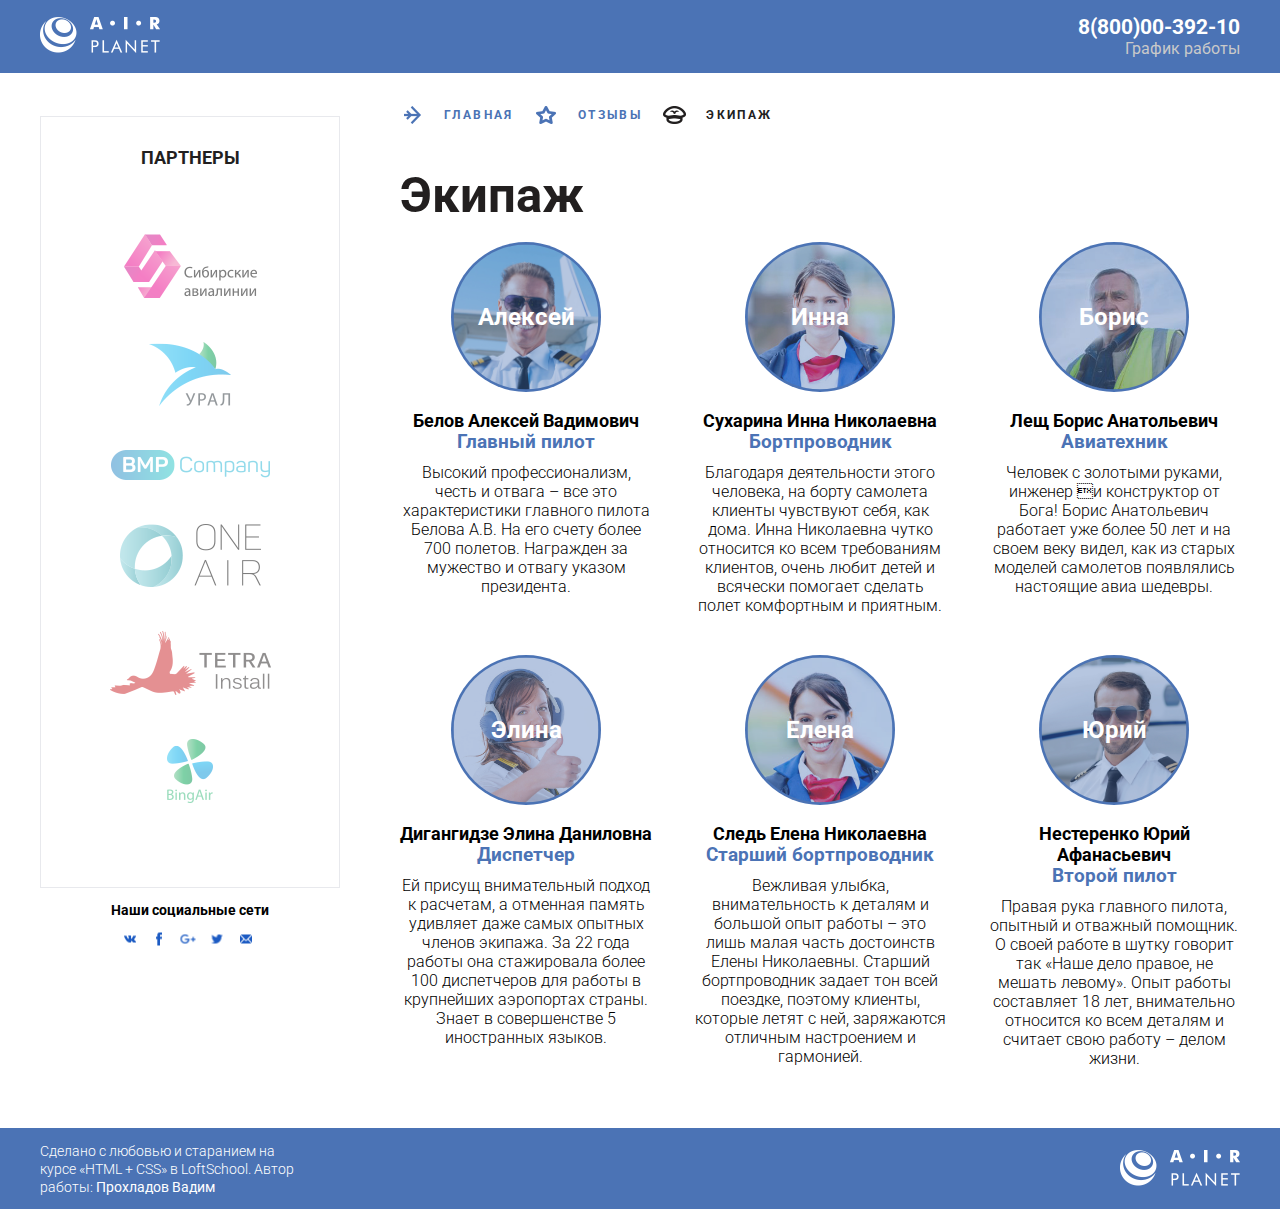
==== commit 56bb1c70: "fixed" ====
--- a/about.html
+++ b/about.html
@@ -35,32 +35,32 @@
                             <ul class="partners__list">
                                 <li class="partners__list-pics">
                                     <a href="#" class="partners__list-img">
+                                        <img src="./img/sibav.png" class="partners__symbol" alt="">
+                                    </a>
+                               </li>
+                               <li class="partners__list-pics">
+                                    <a href="#" class="partners__list-img">
+                                        <img src="./img/ural.png" class="partners__symbol" alt="">
+                                    </a>
+                               </li>
+                               <li class="partners__list-pics">
+                                    <a href="#" class="partners__list-img">
                                         <img src="./img/bmp.png" class="partners__symbol" alt="">
                                     </a>
                                </li>
                                <li class="partners__list-pics">
                                     <a href="#" class="partners__list-img">
+                                        <img src="./img/oneair.png" class="partners__symbol" alt="">
+                                    </a>
+                               </li>
+                               <li class="partners__list-pics">
+                                    <a href="#" class="partners__list-img">
                                         <img src="./img/tetra.png" class="partners__symbol" alt="">
                                     </a>
                                </li>
                                <li class="partners__list-pics">
                                     <a href="#" class="partners__list-img">
-                                        <img src="./img/sibav.png" class="partners__symbol" alt="">
-                                    </a>
-                               </li>
-                               <li class="partners__list-pics">
-                                    <a href="#" class="partners__list-img">
-                                        <img src="./img/oneair.png" class="partners__symbol" alt="">
-                                    </a>
-                               </li>
-                               <li class="partners__list-pics">
-                                    <a href="#" class="partners__list-img">
                                         <img src="./img/bingair.png" class="partners__symbol" alt="">
-                                    </a>
-                               </li>
-                               <li class="partners__list-pics">
-                                    <a href="#" class="partners__list-img">
-                                        <img src="./img/ural.png" class="partners__symbol" alt="">
                                     </a>
                                </li>
                             </ul> 
@@ -118,11 +118,11 @@
                                 </div>
                         </a>  
                         </li>
-                        <li class="nav__item">
+                        <li class="nav__item--active">
                             <a href="./about.html" class="nav__link">
                             <div class="nav__icon nav__icon--plain">
                             </div>
-                            <div class="nav__title">
+                            <div class="nav__title--active">
                                 Экипаж
                             </div>
                         </a>
--- a/style.css
+++ b/style.css
@@ -4,6 +4,8 @@
     line-height: 1,42;
     -webkit-font-smoothing: antialiased;
     -moz-osx-font-smoothing: grayscale;
+    overflow-x: hidden;
+    
 
 }
 
@@ -81,13 +83,9 @@
     color: #c9c9c9;
 }
 
-.cotacts__times {
-    position: relative;
-    display: inline-block;
-
-}
-
-.contacts__times:hover .contacts__times-trigger {
+
+
+.contacts__times-trigger:hover  {
     color: white;
     opacity: 1;
 }
@@ -109,7 +107,7 @@
     right: -9999px;
     box-shadow: 0 0 10px rgba(23, 59, 117, 0.55);
     border-radius: 5px 0 5px 5px;
-    
+   
 }
 
 .contacts__dropdown:before {
@@ -128,12 +126,12 @@
 
 
 .page-content {
-    width: 80%;
+    width: 70%;
 }
 
 .sidebar {
-    width: 19%;
-    margin-top: 10px;
+    width: 25%;
+    margin-top: 30px;
 }
 .maincontent__container {
     display: flex;
@@ -234,34 +232,50 @@
     background-image: url('./img/team_icon.png');
 }
 
+
 .nav__link:hover .nav__icon--direction {
     background-image: url('./img/main_icon1.png');
 }
 
+
+
 .nav__link:hover .nav__icon--feed {
     background-image: url('./img/feed_icon1.png');
 }
 
+
+
+
 .nav__link:hover .nav__icon--plain {
     background-image: url('./img/team_icon1.png');
 }
+
 
 .nav__item--active .nav__icon--direction {
     background-image: url('./img/main_icon1.png');
   }
-  
-  .nav__item--active .nav__icon--feed {
+
+.nav__item--active .nav__icon--feed {
     background-image: url('./img/feed_icon1.png');
   }
   
-  .nav__item--active .nav__icon--plain {
+.nav__item--active .nav__icon--plain {
     background-image: url('./img/team_icon1.png');
   }
 
-  .nav__link:hover .nav__title {
+.nav__link:hover .nav__title {
     color: #212121;
 }
 
+.nav__title--active {
+    color: #212121;
+    font-family: Roboto;
+    font-size: 12px;
+    font-weight: 700;
+    line-height: 54px;
+    text-transform: uppercase;
+    letter-spacing: 2.4px; 
+}
 
 
 .nav__title {
@@ -301,6 +315,29 @@
 font-weight: 700;
 line-height: 21px;
 text-transform: uppercase;
+}
+
+.benefit__top {
+color: #221f1f;
+font-family: Roboto;
+font-size: 18px;
+font-weight: 300;
+line-height: 30px;
+padding: 0 50px;
+}
+
+.benefit__standart-desc {
+    padding: 0 30px;
+    color: #221f1f;
+    font-family: Roboto;
+    font-size: 18px;
+    font-weight: 300;
+    line-height: 30px;
+}
+
+.benefits__features {
+    margin-top: 20px;
+    margin-bottom: 20px;
 }
 
 
@@ -420,6 +457,7 @@
 }
 .news__pics {
     text-align: center;
+    margin-bottom: 47px;
 }
 
 .news__pics-avatar {
@@ -506,6 +544,16 @@
     font-size: 14px;
     font-weight: 700;
     
+}
+
+.pagination__link--active {
+    background: #4b73b5;
+    padding: 5px;
+	color: inherit;
+	font-family: Roboto;
+    font-size: 14px;
+    font-weight: 700;
+    text-decoration: none;
 }
 
 .pagination__display {
@@ -645,6 +693,7 @@
     flex-wrap: wrap;
     box-sizing: border-box;
     flex-direction: column;
+    padding: 60px;
     
     
 }
@@ -657,12 +706,17 @@
 }
 
 .partners__list-img {
-    filter: grayscale(100%);
+  
     opacity: .5
 }
 .partners__list-img:hover {
     filter: none;
     opacity: 1;
+}
+
+.partners {
+    border: 1px solid #e8e9ed;
+    padding: 10px;
 }
 
 .feeds__pics {
@@ -867,6 +921,7 @@
 width: 154px;
 height: 45px;
 background-color: #4b73b5;
+cursor: pointer;
 }
 
 .form__button {
@@ -1099,7 +1154,7 @@
     color: #1c5bc3;
 }
 
-.welcome {
+.welcome__container {
     position: absolute;
     top: 0;
     left: 0;
@@ -1118,7 +1173,7 @@
 .welcome__center-block {
     display: flex;
     flex-direction: column;
-    animation: fly 1s 1s infinite cubic-bezier(.46,1.29,1,.83);
+    animation: fly 1s 1s cubic-bezier(.46,1.29,1,.83);
 
 }
 .welcome__enter-btn {
